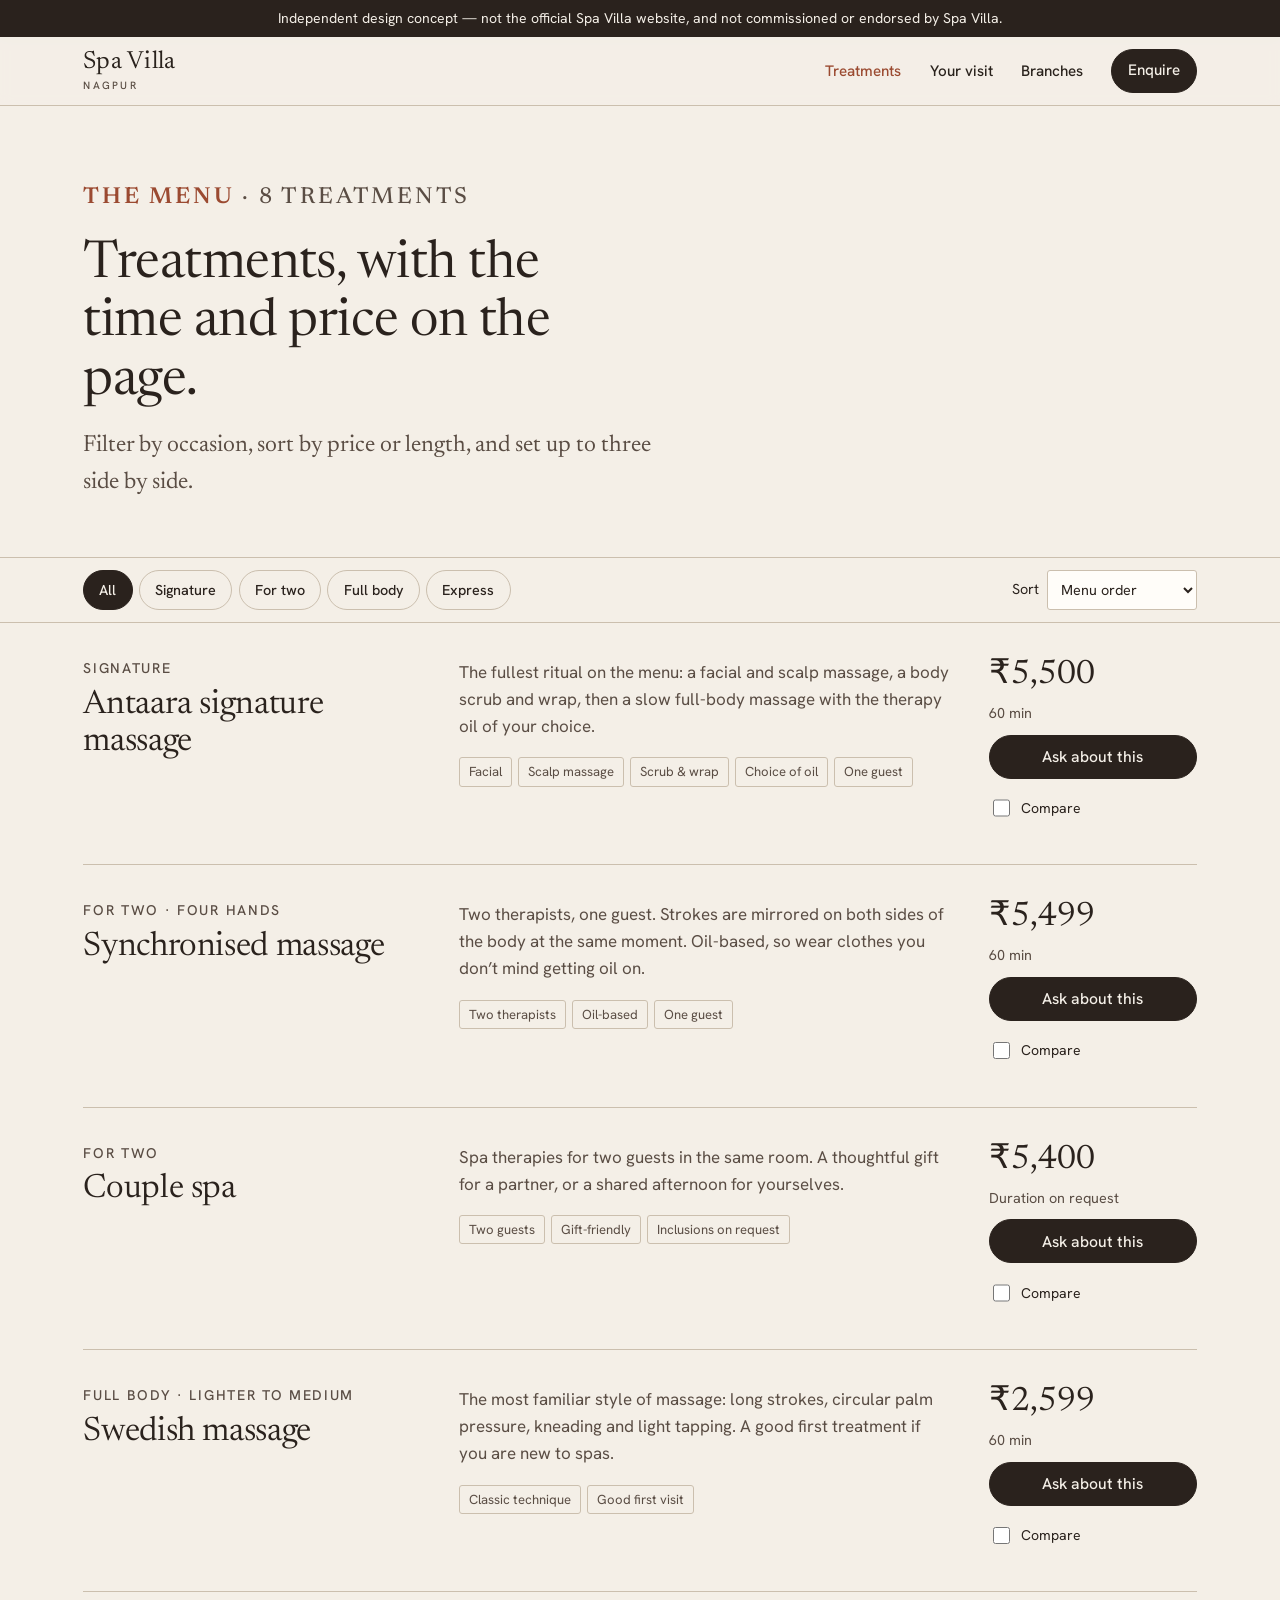
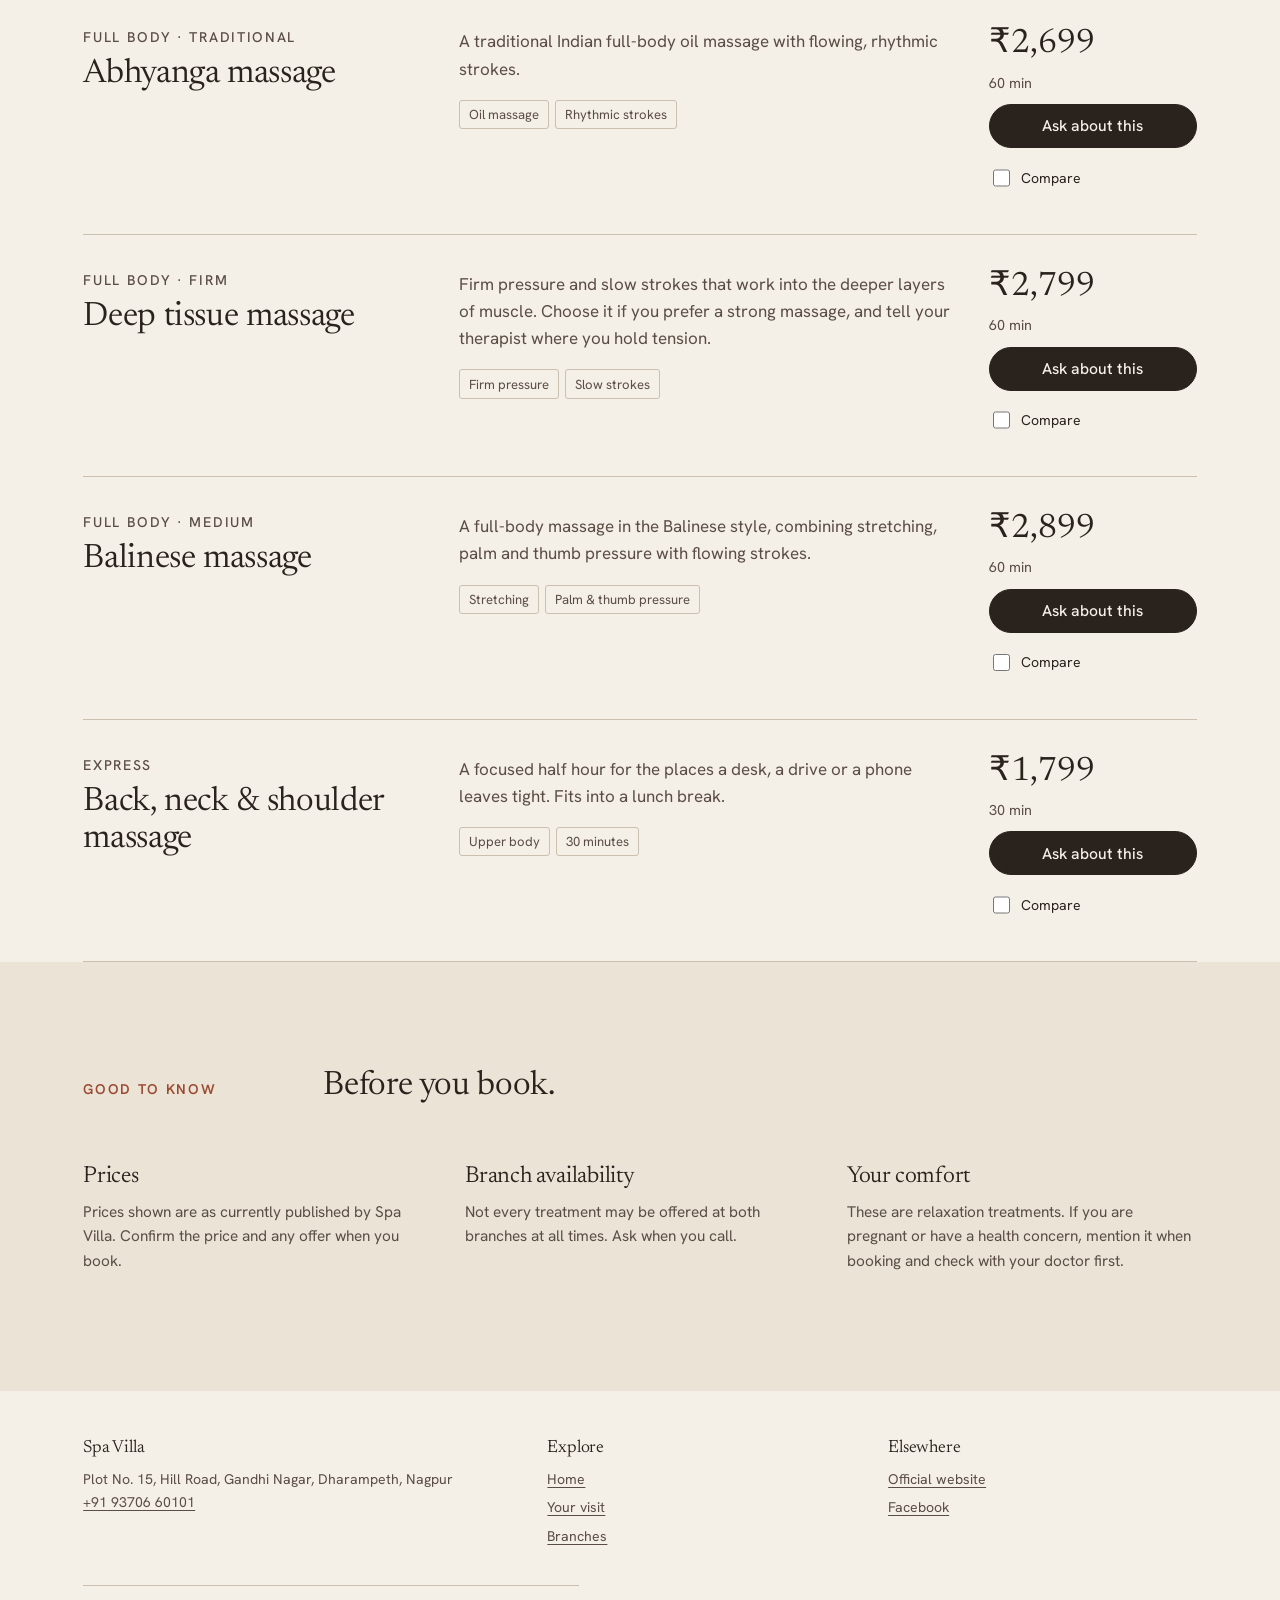
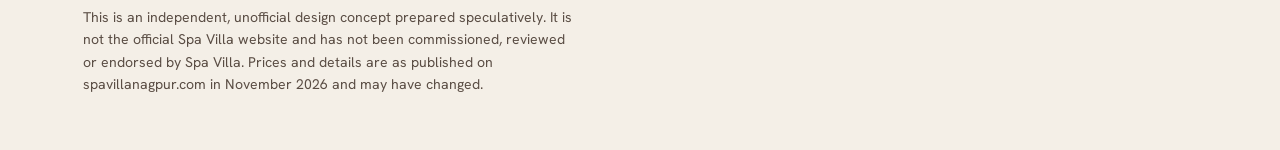
==== treatments.html @ ad50b9a7 "Spa Villa independent redesign concept: two pages, docs, QA Co-Authored-By: Claude Opus 5.5 <noreply" ====
<!DOCTYPE html>
<html lang="en-IN">
<head>
<meta charset="utf-8">
<meta name="viewport" content="width=device-width, initial-scale=1">
<title>Treatments and prices — Spa Villa, Nagpur (independent concept)</title>
<meta name="description" content="The Spa Villa menu in one place: signature, couple, full-body and express massages with duration and price. Independent concept.">
<meta name="robots" content="noindex, nofollow">
<meta name="theme-color" content="#f4efe7">
<link rel="icon" href="assets/img/favicon.svg" type="image/svg+xml">
<link rel="preload" href="assets/fonts/newsreader-latin-opsz-normal.woff2" as="font" type="font/woff2" crossorigin>
<link rel="stylesheet" href="css/site.css">
<script>document.documentElement.classList.add('js')</script>
</head>
<body>
<a class="skip" href="#main">Skip to content</a>
<aside class="concept-bar" aria-label="Concept notice">Independent design concept — not the official Spa Villa website, and not commissioned or endorsed by Spa Villa.</aside>

<header class="site-header">
  <div class="wrap">
    <a class="wordmark" href="./">Spa Villa<small>Nagpur</small></a>
    <button class="nav-toggle" aria-expanded="false" aria-controls="nav">Menu</button>
    <nav class="nav" id="nav" aria-label="Main">
      <ul>
        <li><a href="treatments.html" aria-current="page">Treatments</a></li>
        <li><a href="./#visit">Your visit</a></li>
        <li><a href="./#branches">Branches</a></li>
        <li><a class="btn" href="./#enquire">Enquire</a></li>
      </ul>
    </nav>
  </div>
</header>

<main id="main">
  <header class="page-head">
    <div class="wrap">
      <p class="tag"><b>The menu</b> · 8 treatments</p>
      <h1>Treatments, with the time and price on the page.</h1>
      <p>Filter by occasion, sort by price or length, and set up to three side by side.</p>
    </div>
  </header>

  <div class="toolbar">
    <div class="wrap">
      <div class="filters" role="group" aria-label="Filter treatments">
        <button type="button" aria-pressed="true" data-filter="all">All</button>
        <button type="button" aria-pressed="false" data-filter="signature">Signature</button>
        <button type="button" aria-pressed="false" data-filter="for-two">For two</button>
        <button type="button" aria-pressed="false" data-filter="full-body">Full body</button>
        <button type="button" aria-pressed="false" data-filter="express">Express</button>
      </div>
      <label class="sort" for="sort">Sort
        <select id="sort">
          <option value="menu">Menu order</option>
          <option value="price-asc">Price, low to high</option>
          <option value="price-desc">Price, high to low</option>
          <option value="dur-asc">Shortest first</option>
        </select>
      </label>
    </div>
  </div>

  <div class="wrap">
    <p class="visually-hidden" aria-live="polite" id="count"></p>
    <ol class="menu" id="menu">
      <li class="treat" id="signature" data-cat="signature" data-price="5500" data-dur="60" data-order="1" data-name="Antaara signature massage">
        <div><span class="tag cat">Signature</span><h2>Antaara signature massage</h2></div>
        <div class="body">
          <p>The fullest ritual on the menu: a facial and scalp massage, a body scrub and wrap, then a slow full-body massage with the therapy oil of your choice.</p>
          <ul class="facts"><li>Facial</li><li>Scalp massage</li><li>Scrub &amp; wrap</li><li>Choice of oil</li><li>One guest</li></ul>
        </div>
        <div class="side"><span class="price">₹5,500</span><span class="dur">60 min</span><a class="btn" href="./#enquire" data-prefill="Antaara signature massage">Ask about this</a><label class="compare-toggle"><input type="checkbox" data-compare> Compare</label></div>
      </li>
      <li class="treat" id="for-two" data-cat="for-two" data-price="5499" data-dur="60" data-order="2" data-name="Synchronised massage">
        <div><span class="tag cat">For two · four hands</span><h2>Synchronised massage</h2></div>
        <div class="body">
          <p>Two therapists, one guest. Strokes are mirrored on both sides of the body at the same moment. Oil-based, so wear clothes you don’t mind getting oil on.</p>
          <ul class="facts"><li>Two therapists</li><li>Oil-based</li><li>One guest</li></ul>
        </div>
        <div class="side"><span class="price">₹5,499</span><span class="dur">60 min</span><a class="btn" href="./#enquire" data-prefill="Synchronised massage">Ask about this</a><label class="compare-toggle"><input type="checkbox" data-compare> Compare</label></div>
      </li>
      <li class="treat" data-cat="for-two" data-price="5400" data-dur="" data-order="3" data-name="Couple spa">
        <div><span class="tag cat">For two</span><h2>Couple spa</h2></div>
        <div class="body">
          <p>Spa therapies for two guests in the same room. A thoughtful gift for a partner, or a shared afternoon for yourselves.</p>
          <ul class="facts"><li>Two guests</li><li>Gift-friendly</li><li>Inclusions on request</li></ul>
        </div>
        <div class="side"><span class="price">₹5,400</span><span class="dur">Duration on request</span><a class="btn" href="./#enquire" data-prefill="Couple spa">Ask about this</a><label class="compare-toggle"><input type="checkbox" data-compare> Compare</label></div>
      </li>
      <li class="treat" id="full-body" data-cat="full-body" data-price="2599" data-dur="60" data-order="4" data-name="Swedish massage">
        <div><span class="tag cat">Full body · lighter to medium</span><h2>Swedish massage</h2></div>
        <div class="body">
          <p>The most familiar style of massage: long strokes, circular palm pressure, kneading and light tapping. A good first treatment if you are new to spas.</p>
          <ul class="facts"><li>Classic technique</li><li>Good first visit</li></ul>
        </div>
        <div class="side"><span class="price">₹2,599</span><span class="dur">60 min</span><a class="btn" href="./#enquire" data-prefill="Swedish massage">Ask about this</a><label class="compare-toggle"><input type="checkbox" data-compare> Compare</label></div>
      </li>
      <li class="treat" data-cat="full-body" data-price="2699" data-dur="60" data-order="5" data-name="Abhyanga massage">
        <div><span class="tag cat">Full body · traditional</span><h2>Abhyanga massage</h2></div>
        <div class="body">
          <p>A traditional Indian full-body oil massage with flowing, rhythmic strokes.</p>
          <ul class="facts"><li>Oil massage</li><li>Rhythmic strokes</li></ul>
        </div>
        <div class="side"><span class="price">₹2,699</span><span class="dur">60 min</span><a class="btn" href="./#enquire" data-prefill="Abhyanga massage">Ask about this</a><label class="compare-toggle"><input type="checkbox" data-compare> Compare</label></div>
      </li>
      <li class="treat" data-cat="full-body" data-price="2799" data-dur="60" data-order="6" data-name="Deep tissue massage">
        <div><span class="tag cat">Full body · firm</span><h2>Deep tissue massage</h2></div>
        <div class="body">
          <p>Firm pressure and slow strokes that work into the deeper layers of muscle. Choose it if you prefer a strong massage, and tell your therapist where you hold tension.</p>
          <ul class="facts"><li>Firm pressure</li><li>Slow strokes</li></ul>
        </div>
        <div class="side"><span class="price">₹2,799</span><span class="dur">60 min</span><a class="btn" href="./#enquire" data-prefill="Deep tissue massage">Ask about this</a><label class="compare-toggle"><input type="checkbox" data-compare> Compare</label></div>
      </li>
      <li class="treat" data-cat="full-body" data-price="2899" data-dur="60" data-order="7" data-name="Balinese massage">
        <div><span class="tag cat">Full body · medium</span><h2>Balinese massage</h2></div>
        <div class="body">
          <p>A full-body massage in the Balinese style, combining stretching, palm and thumb pressure with flowing strokes.</p>
          <ul class="facts"><li>Stretching</li><li>Palm &amp; thumb pressure</li></ul>
        </div>
        <div class="side"><span class="price">₹2,899</span><span class="dur">60 min</span><a class="btn" href="./#enquire" data-prefill="Balinese massage">Ask about this</a><label class="compare-toggle"><input type="checkbox" data-compare> Compare</label></div>
      </li>
      <li class="treat" id="express" data-cat="express" data-price="1799" data-dur="30" data-order="8" data-name="Back, neck &amp; shoulder massage">
        <div><span class="tag cat">Express</span><h2>Back, neck &amp; shoulder massage</h2></div>
        <div class="body">
          <p>A focused half hour for the places a desk, a drive or a phone leaves tight. Fits into a lunch break.</p>
          <ul class="facts"><li>Upper body</li><li>30 minutes</li></ul>
        </div>
        <div class="side"><span class="price">₹1,799</span><span class="dur">30 min</span><a class="btn" href="./#enquire" data-prefill="Back, neck &amp; shoulder massage">Ask about this</a><label class="compare-toggle"><input type="checkbox" data-compare> Compare</label></div>
      </li>
    </ol>
    <p class="empty" id="empty" hidden>No treatments match this filter.</p>
  </div>

  <section class="section policy" aria-labelledby="pol-title">
    <div class="wrap">
      <div class="section-head">
        <p class="tag"><b>Good to know</b></p>
        <h2 id="pol-title">Before you book.</h2>
      </div>
      <div class="policy-grid">
        <div><h3>Prices</h3><p>Prices shown are as currently published by Spa Villa. Confirm the price and any offer when you book.</p></div>
        <div><h3>Branch availability</h3><p>Not every treatment may be offered at both branches at all times. Ask when you call.</p></div>
        <div><h3>Your comfort</h3><p>These are relaxation treatments. If you are pregnant or have a health concern, mention it when booking and check with your doctor first.</p></div>
      </div>
    </div>
  </section>
</main>

<div class="compare-tray" id="tray" hidden>
  <span id="tray-count">0 selected</span>
  <button class="btn" type="button" id="open-compare">Compare</button>
  <button class="clear" type="button" id="clear-compare">Clear</button>
</div>
<dialog class="compare" id="compare" aria-labelledby="cmp-title">
  <div class="compare-inner">
    <div class="compare-head"><h2 id="cmp-title">Side by side</h2><button type="button" id="close-compare">Close</button></div>
    <div class="table-scroll" id="cmp-body"></div>
  </div>
</dialog>

<footer class="site-footer">
  <div class="wrap">
    <div><h2>Spa Villa</h2><p>Plot No. 15, Hill Road, Gandhi Nagar, Dharampeth, Nagpur<br><a href="tel:+919370660101">+91 93706 60101</a></p></div>
    <div><h2>Explore</h2><ul><li><a href="./">Home</a></li><li><a href="./#visit">Your visit</a></li><li><a href="./#branches">Branches</a></li></ul></div>
    <div><h2>Elsewhere</h2><ul><li><a href="https://www.spavillanagpur.com/" rel="noopener">Official website</a></li><li><a href="https://www.facebook.com/spavillanagpur/" rel="noopener">Facebook</a></li></ul></div>
    <p class="disclaimer">This is an independent, unofficial design concept prepared speculatively. It is not the official Spa Villa website and has not been commissioned, reviewed or endorsed by Spa Villa. Prices and details are as published on spavillanagpur.com in November 2026 and may have changed.</p>
  </div>
</footer>
<script src="js/site.js" defer></script>
</body>
</html>
---- css/site.css ----
/* Spa Villa — independent redesign concept
   Design language: "the villa drawing set" — limewash paper, tamarind ink,
   hairline architectural linework, clay accents. */

@font-face { font-family: "Newsreader"; src: url("../assets/fonts/newsreader-latin-opsz-normal.woff2") format("woff2"); font-weight: 200 800; font-style: normal; font-display: swap; }
@font-face { font-family: "Newsreader"; src: url("../assets/fonts/newsreader-latin-opsz-italic.woff2") format("woff2"); font-weight: 200 800; font-style: italic; font-display: swap; }
@font-face { font-family: "Hanken Grotesk"; src: url("../assets/fonts/hanken-grotesk-latin-400-normal.woff2") format("woff2"); font-weight: 400; font-display: swap; }
@font-face { font-family: "Hanken Grotesk"; src: url("../assets/fonts/hanken-grotesk-latin-500-normal.woff2") format("woff2"); font-weight: 500; font-display: swap; }
@font-face { font-family: "Hanken Grotesk"; src: url("../assets/fonts/hanken-grotesk-latin-600-normal.woff2") format("woff2"); font-weight: 600; font-display: swap; }

:root {
  --paper: #f4efe7;
  --paper-2: #ebe3d6;
  --ink: #2a221d;
  --ink-2: #5a4d44;
  --line: #cbbfae;
  --clay: #9b4a31;      /* AA on paper for text */
  --clay-soft: #e7cdbf;
  --sage: #56614f;
  --sage-soft: #d9ddd0;
  --serif: "Newsreader", "Iowan Old Style", Georgia, serif;
  --sans: "Hanken Grotesk", system-ui, -apple-system, "Segoe UI", sans-serif;
  --gutter: clamp(1.25rem, 4vw, 3.5rem);
  --max: 76rem;
  --step--1: clamp(.82rem, .8rem + .1vw, .9rem);
  --step-0: clamp(1rem, .96rem + .2vw, 1.0625rem);
  --step-1: clamp(1.2rem, 1.1rem + .5vw, 1.45rem);
  --step-2: clamp(1.5rem, 1.25rem + 1.1vw, 2.1rem);
  --step-3: clamp(2rem, 1.5rem + 2.2vw, 3.3rem);
}

*, *::before, *::after { box-sizing: border-box; }
html { -webkit-text-size-adjust: 100%; scroll-behavior: smooth; scroll-padding-top: 5.5rem; }
@media (prefers-reduced-motion: reduce) { html { scroll-behavior: auto; } *, *::before, *::after { transition: none !important; animation: none !important; } }
body { margin: 0; background: var(--paper); color: var(--ink); font: 400 var(--step-0)/1.6 var(--sans); overflow-x: hidden; }
img, svg { display: block; max-width: 100%; }
a { color: inherit; text-underline-offset: .2em; text-decoration-thickness: 1px; }
a:hover { color: var(--clay); }
:focus-visible { outline: 2px solid var(--clay); outline-offset: 3px; border-radius: 2px; }
h1, h2, h3 { font-family: var(--serif); font-weight: 380; line-height: 1.12; letter-spacing: -.01em; margin: 0; font-optical-sizing: auto; }
h1 { font-size: var(--step-3); }
h2 { font-size: var(--step-2); }
h3 { font-size: var(--step-1); }
p { margin: 0 0 1em; max-width: 62ch; }
em { font-family: var(--serif); font-style: italic; }
.wrap { max-width: var(--max); margin: 0 auto; padding: 0 var(--gutter); }
.skip { position: absolute; left: -999px; top: 0; background: var(--ink); color: var(--paper); padding: .6rem 1rem; z-index: 100; }
.skip:focus { left: 1rem; top: 1rem; }
.visually-hidden { position: absolute !important; width: 1px; height: 1px; overflow: hidden; clip: rect(0 0 0 0); white-space: nowrap; }

/* Labels that read like drawing annotations */
.tag { font: 500 var(--step--1)/1.3 var(--sans); letter-spacing: .12em; text-transform: uppercase; color: var(--ink-2); }
.tag b { color: var(--clay); font-weight: 600; }

/* Concept ribbon */
.concept-bar { background: var(--ink); color: var(--paper); font-size: var(--step--1); text-align: center; padding: .45rem var(--gutter); }
.concept-bar a { color: var(--paper); }

/* Header */
.site-header { position: sticky; top: 0; z-index: 20; background: color-mix(in srgb, var(--paper) 94%, transparent); backdrop-filter: blur(6px); border-bottom: 1px solid var(--line); }
.site-header .wrap { display: flex; align-items: center; justify-content: space-between; gap: 1rem; min-height: 4.25rem; }
.wordmark { font-family: var(--serif); font-size: 1.55rem; text-decoration: none; letter-spacing: .01em; line-height: 1; }
.wordmark small { display: block; font: 500 .66rem/1 var(--sans); letter-spacing: .22em; text-transform: uppercase; color: var(--ink-2); margin-top: .3rem; }
.nav ul { display: flex; gap: clamp(1rem, 2.2vw, 2rem); list-style: none; margin: 0; padding: 0; align-items: center; }
.nav a { text-decoration: none; font-weight: 500; font-size: .95rem; }
.nav a[aria-current="page"] { color: var(--clay); }
.nav .btn { padding: .55rem 1rem; }
.nav-toggle { display: none; background: none; border: 1px solid var(--line); border-radius: 999px; padding: .5rem .9rem; font: 500 .9rem var(--sans); color: var(--ink); cursor: pointer; }
@media (max-width: 760px) {
  .nav-toggle { display: inline-block; }
  .nav { position: absolute; left: 0; right: 0; top: 100%; background: var(--paper); border-bottom: 1px solid var(--line); display: none; }
  .nav.open { display: block; }
  .nav ul { flex-direction: column; align-items: stretch; gap: 0; padding: .5rem var(--gutter) 1.25rem; }
  .nav li a { display: block; padding: .85rem 0; border-bottom: 1px solid var(--line); }
  .nav li:last-child a { border: 0; margin-top: .8rem; text-align: center; }
}

/* Buttons */
.btn { display: inline-flex; align-items: center; justify-content: center; gap: .5rem; min-height: 44px; padding: .75rem 1.3rem; border-radius: 999px; border: 1px solid var(--ink); background: var(--ink); color: var(--paper); font: 500 .98rem/1 var(--sans); text-decoration: none; cursor: pointer; }
.btn:hover { background: var(--clay); border-color: var(--clay); color: #fff; }
.btn.ghost { background: transparent; color: var(--ink); }
.btn.ghost:hover { background: var(--ink); color: var(--paper); border-color: var(--ink); }
.text-link { font-weight: 500; text-decoration: underline; }

/* Hero */
.hero { padding: clamp(2.5rem, 6vw, 5.5rem) 0 clamp(2rem, 5vw, 4rem); border-bottom: 1px solid var(--line); }
.hero .wrap { display: grid; grid-template-columns: 1.05fr .95fr; gap: clamp(2rem, 5vw, 5rem); align-items: end; }
.hero h1 { margin: 1.1rem 0 1.4rem; max-width: 14ch; }
.hero h1 em { color: var(--clay); }
.hero .lede { font-size: var(--step-1); font-family: var(--serif); color: var(--ink-2); line-height: 1.45; max-width: 34ch; }
.hero-actions { display: flex; flex-wrap: wrap; gap: .75rem; margin-top: 2rem; }
.hero-facts { display: grid; grid-template-columns: repeat(3, auto); justify-content: start; gap: 2.2rem; margin-top: 2.6rem; padding-top: 1.4rem; border-top: 1px solid var(--line); }
.hero-facts dt { font-family: var(--serif); font-size: var(--step-2); line-height: 1; }
.hero-facts dd { margin: .35rem 0 0; font-size: var(--step--1); color: var(--ink-2); }
.plan { width: 100%; height: auto; color: var(--ink); }
.plan-caption { display: flex; justify-content: space-between; gap: 1rem; border-top: 1px solid var(--ink); padding-top: .5rem; margin-top: .5rem; }
@media (max-width: 860px) { .hero .wrap { grid-template-columns: 1fr; } .hero-visual { order: 2; } }
@media (max-width: 420px) { .hero-facts { gap: 1.2rem; } }

/* Section scaffolding */
.section { padding: clamp(3.5rem, 8vw, 7rem) 0; }
.section + .section { border-top: 1px solid var(--line); }
.section-head { display: grid; grid-template-columns: 12rem 1fr; gap: 1.5rem 3rem; margin-bottom: clamp(2rem, 4vw, 3.5rem); align-items: baseline; }
.section-head h2 { max-width: 22ch; }
.section-head p { color: var(--ink-2); margin-top: 1rem; }
@media (max-width: 760px) { .section-head { grid-template-columns: 1fr; gap: .6rem; } }

/* Index list (categories) */
.index { list-style: none; margin: 0; padding: 0; border-top: 1px solid var(--ink); }
.index li { border-bottom: 1px solid var(--line); }
.index a { display: grid; grid-template-columns: 3rem 1.2fr 2fr auto; gap: 1.5rem; align-items: baseline; padding: 1.5rem .25rem; text-decoration: none; transition: background .2s, padding .2s; }
.index a:hover { background: var(--paper-2); color: var(--ink); padding-left: .9rem; }
.index .num { font: 500 var(--step--1) var(--sans); color: var(--clay); }
.index h3 { font-size: var(--step-2); }
.index .desc { color: var(--ink-2); margin: 0; }
.index .from { font: 500 .95rem var(--sans); white-space: nowrap; }
.index .from small { display: block; font-weight: 400; color: var(--ink-2); font-size: .78rem; text-align: right; }
@media (max-width: 760px) { .index a { grid-template-columns: 2.2rem 1fr; gap: .3rem 1rem; } .index .desc, .index .from { grid-column: 2; } .index .from small { text-align: left; } }

/* Signature spread */
.spread { display: grid; grid-template-columns: 1fr 1fr; gap: clamp(2rem, 5vw, 5rem); align-items: start; }
.spread h2 { margin: .8rem 0 1.2rem; }
.meta-row { display: flex; flex-wrap: wrap; gap: .5rem 1.75rem; margin: 1.5rem 0; padding: 1rem 0; border-block: 1px solid var(--line); }
.meta-row div { display: flex; flex-direction: column; }
.meta-row dt { font-size: var(--step--1); color: var(--ink-2); }
.meta-row dd { margin: 0; font: 400 var(--step-1) var(--serif); }
.sequence { counter-reset: s; list-style: none; padding: 0; margin: 0; }
.sequence li { counter-increment: s; display: grid; grid-template-columns: 2.5rem 1fr; padding: .85rem 0; border-bottom: 1px dashed var(--line); }
.sequence li::before { content: counter(s, decimal-leading-zero); font: 500 var(--step--1) var(--sans); color: var(--clay); padding-top: .2rem; }
.note { font-size: var(--step--1); color: var(--ink-2); border-left: 2px solid var(--clay); padding-left: .8rem; margin-top: 1.25rem; }
@media (max-width: 860px) { .spread { grid-template-columns: 1fr; } }

/* Photo plates (awaiting authorised photography) */
.plate { position: relative; background: var(--paper-2); border: 1px solid var(--line); aspect-ratio: 4 / 5; display: flex; align-items: flex-end; overflow: hidden; }
.plate.wide { aspect-ratio: 16 / 10; }
.plate svg.hatch { position: absolute; inset: 0; width: 100%; height: 100%; color: var(--line); }
.plate figcaption { position: relative; background: var(--paper); border-top: 1px solid var(--line); width: 100%; padding: .7rem .9rem; font-size: var(--step--1); color: var(--ink-2); display: flex; justify-content: space-between; gap: 1rem; }
.plate img { position: absolute; inset: 0; width: 100%; height: 100%; object-fit: cover; }

/* For two */
.duo { display: grid; grid-template-columns: repeat(2, 1fr); border-top: 1px solid var(--ink); }
.duo article { padding: 2rem clamp(0rem, 3vw, 2.5rem) 2rem 0; }
.duo article + article { border-left: 1px solid var(--line); padding-left: clamp(1.25rem, 3vw, 2.5rem); }
.duo h3 { font-size: var(--step-2); margin: .6rem 0 .8rem; }
.price-line { font: 400 var(--step-1) var(--serif); margin: 1rem 0; }
.price-line span { font: 400 var(--step--1) var(--sans); color: var(--ink-2); margin-left: .5rem; }
@media (max-width: 760px) { .duo { grid-template-columns: 1fr; } .duo article + article { border-left: 0; border-top: 1px solid var(--line); padding-left: 0; } }

/* Visit timeline */
.visit { display: grid; grid-template-columns: repeat(4, 1fr); gap: 0; list-style: none; padding: 0; margin: 0; border-top: 1px solid var(--ink); }
.visit li { padding: 1.5rem 1.5rem 1.5rem 0; position: relative; }
.visit li + li { padding-left: 1.5rem; border-left: 1px solid var(--line); }
.visit .tag { display: block; margin-bottom: .8rem; }
.visit h3 { margin-bottom: .6rem; }
.visit p { font-size: .96rem; color: var(--ink-2); }
@media (max-width: 960px) { .visit { grid-template-columns: 1fr 1fr; } .visit li:nth-child(3) { border-left: 0; padding-left: 0; } .visit li:nth-child(n+3) { border-top: 1px solid var(--line); } }
@media (max-width: 560px) { .visit { grid-template-columns: 1fr; } .visit li, .visit li + li { border-left: 0; padding-left: 0; border-top: 1px solid var(--line); } .visit li:first-child { border-top: 0; } }

/* Branches */
.branches { display: grid; grid-template-columns: 18rem 1fr; gap: clamp(1.5rem, 4vw, 4rem); }
.branch-tabs { display: flex; flex-direction: column; border-top: 1px solid var(--ink); }
.branch-tabs button { text-align: left; background: none; border: 0; border-bottom: 1px solid var(--line); padding: 1.1rem .25rem; font: 400 var(--step-1) var(--serif); color: var(--ink-2); cursor: pointer; display: flex; justify-content: space-between; align-items: baseline; min-height: 44px; }
.branch-tabs button small { font: 500 .72rem var(--sans); letter-spacing: .1em; text-transform: uppercase; }
.branch-tabs button[aria-selected="true"] { color: var(--ink); box-shadow: inset 3px 0 0 var(--clay); padding-left: .9rem; }
.branch-panel { border-top: 1px solid var(--ink); padding-top: 1.5rem; }
.branch-panel[hidden] { display: none; }
.branch-panel dl { display: grid; grid-template-columns: 9rem 1fr; gap: .9rem 1.5rem; margin: 0 0 1.75rem; }
.branch-panel dt { color: var(--ink-2); font-size: var(--step--1); padding-top: .15rem; }
.branch-panel dd { margin: 0; }
.pending { display: inline-block; font-size: .78rem; font-weight: 600; letter-spacing: .06em; text-transform: uppercase; color: #7a3522; background: var(--clay-soft); padding: .15rem .5rem; border-radius: 3px; }
.actions { display: flex; gap: .75rem; flex-wrap: wrap; }
@media (max-width: 760px) { .branches { grid-template-columns: 1fr; } .branch-tabs { flex-direction: row; } .branch-tabs button { flex: 1; font-size: 1.1rem; flex-direction: column; gap: .2rem; } .branch-panel dl { grid-template-columns: 1fr; gap: .2rem; } .branch-panel dd { margin-bottom: .8rem; } }

/* Enquiry */
.enquire { background: var(--sage); color: #f6f3ec; }
.enquire .section-head p, .enquire .tag { color: #e3e6dc; }
.enquire .tag b { color: #fff; }
.enquire-grid { display: grid; grid-template-columns: 1fr 1.25fr; gap: clamp(2rem, 5vw, 5rem); }
.direct { border-top: 1px solid rgba(255,255,255,.5); padding-top: 1.25rem; }
.direct a.big { display: block; font: 400 var(--step-2) var(--serif); text-decoration: none; margin: .3rem 0 1.2rem; }
.direct a.big:hover { color: #fff; text-decoration: underline; }
.enquire .btn { background: #f6f3ec; color: var(--ink); border-color: #f6f3ec; }
.enquire .btn:hover { background: var(--ink); color: #fff; border-color: var(--ink); }
.enquire .btn.ghost { background: transparent; color: #f6f3ec; border-color: #f6f3ec; }
.enquire .btn.ghost:hover { background: #f6f3ec; color: var(--ink); }
form.callback { background: var(--paper); color: var(--ink); padding: clamp(1.25rem, 3vw, 2.25rem); border-radius: 4px; }
.field { display: flex; flex-direction: column; gap: .35rem; margin-bottom: 1.1rem; }
.field label, .field legend { font-weight: 500; font-size: .95rem; }
.field .hint { font-size: .82rem; color: var(--ink-2); }
.field input, .field select, .field textarea { font: inherit; color: var(--ink); background: #fffdf9; border: 1px solid #a99c8b; border-radius: 3px; padding: .7rem .8rem; min-height: 44px; width: 100%; }
.field input:focus, .field select:focus, .field textarea:focus { outline: 2px solid var(--clay); outline-offset: 1px; border-color: var(--clay); }
.field [aria-invalid="true"] { border-color: #a1261b; }
.error { color: #a1261b; font-size: .85rem; min-height: 0; }
.row2 { display: grid; grid-template-columns: 1fr 1fr; gap: 0 1rem; }
fieldset.field { border: 0; padding: 0; margin: 0 0 1.1rem; }
.choices { display: flex; flex-wrap: wrap; gap: .5rem; }
.choices label { display: inline-flex; align-items: center; gap: .4rem; border: 1px solid var(--line); border-radius: 999px; padding: .45rem .9rem; font-weight: 400; cursor: pointer; min-height: 40px; }
.choices input { accent-color: var(--clay); width: auto; min-height: 0; }
.form-foot { font-size: .82rem; color: var(--ink-2); margin-top: 1rem; }
.confirm { background: var(--paper); color: var(--ink); padding: 2rem; border-radius: 4px; }
.confirm h3 { margin-bottom: .8rem; }
@media (max-width: 860px) { .enquire-grid { grid-template-columns: 1fr; } }
@media (max-width: 460px) { .row2 { grid-template-columns: 1fr; } }

/* Footer */
.site-footer { padding: 3rem 0 2.5rem; font-size: var(--step--1); color: var(--ink-2); }
.site-footer .wrap { display: grid; grid-template-columns: 1.4fr 1fr 1fr; gap: 2rem; }
.site-footer h2 { font-size: 1.1rem; margin-bottom: .6rem; color: var(--ink); }
.site-footer ul { list-style: none; padding: 0; margin: 0; }
.site-footer li { margin-bottom: .35rem; }
.disclaimer { grid-column: 1 / -1; border-top: 1px solid var(--line); padding-top: 1.25rem; }
@media (max-width: 760px) { .site-footer .wrap { grid-template-columns: 1fr; } }

/* ---------- Treatments page ---------- */
.page-head { padding: clamp(2.5rem, 6vw, 5rem) 0 2rem; }
.page-head h1 { margin: 1rem 0 1rem; max-width: 18ch; }
.page-head p { color: var(--ink-2); font-size: var(--step-1); font-family: var(--serif); max-width: 46ch; }
.toolbar { position: sticky; top: 4.25rem; z-index: 10; background: var(--paper); border-block: 1px solid var(--line); }
.toolbar .wrap { display: flex; gap: 1rem; align-items: center; justify-content: space-between; padding-block: .75rem; flex-wrap: wrap; }
.filters { display: flex; gap: .4rem; flex-wrap: wrap; }
.filters button { font: 500 .9rem var(--sans); background: none; color: var(--ink); border: 1px solid var(--line); border-radius: 999px; padding: .5rem .95rem; min-height: 40px; cursor: pointer; }
.filters button[aria-pressed="true"] { background: var(--ink); color: var(--paper); border-color: var(--ink); }
.sort { display: flex; align-items: center; gap: .5rem; font-size: .9rem; }
.sort select { font: inherit; border: 1px solid var(--line); background: #fffdf9; padding: .45rem .6rem; border-radius: 3px; min-height: 40px; color: var(--ink); }
@media (max-width: 620px) { .toolbar { position: static; } .filters { overflow-x: auto; flex-wrap: nowrap; width: 100%; padding-bottom: .2rem; } .filters button { flex: 0 0 auto; } }

.menu { list-style: none; margin: 0; padding: 0; }
.treat { border-bottom: 1px solid var(--line); display: grid; grid-template-columns: 1.1fr 1.6fr 13rem; gap: 1.5rem clamp(1.5rem, 3vw, 3rem); padding: 2.25rem 0; }
.treat[hidden] { display: none; }
.treat .cat { margin-bottom: .6rem; display: block; }
.treat h2 { font-size: var(--step-2); }
.treat .body p { color: var(--ink-2); }
.treat ul.facts { list-style: none; padding: 0; margin: 1rem 0 0; display: flex; flex-wrap: wrap; gap: .4rem; }
.treat ul.facts li { font-size: .82rem; border: 1px solid var(--line); border-radius: 3px; padding: .2rem .55rem; color: var(--ink-2); }
.treat .side { display: flex; flex-direction: column; gap: .6rem; align-items: stretch; }
.treat .price { font: 400 var(--step-2) var(--serif); line-height: 1; }
.treat .dur { color: var(--ink-2); font-size: .9rem; }
.treat .side .btn { width: 100%; }
.compare-toggle { display: flex; gap: .5rem; align-items: center; font-size: .88rem; cursor: pointer; min-height: 40px; }
.compare-toggle input { accent-color: var(--clay); width: 1.1rem; height: 1.1rem; }
@media (max-width: 900px) { .treat { grid-template-columns: 1fr 1fr; } .treat .body { grid-column: 1 / -1; grid-row: 2; } .treat .side { grid-row: 1; grid-column: 2; align-items: flex-end; text-align: right; } .treat .side .btn { width: auto; } }
@media (max-width: 520px) { .treat { grid-template-columns: 1fr; } .treat .side { grid-column: 1; grid-row: 3; align-items: stretch; text-align: left; } .treat .side .btn { width: 100%; } }
.empty { padding: 3rem 0; color: var(--ink-2); }

.compare-tray { position: fixed; left: 50%; transform: translateX(-50%); bottom: 1rem; z-index: 30; background: var(--ink); color: var(--paper); border-radius: 999px; padding: .5rem .6rem .5rem 1.2rem; display: flex; gap: 1rem; align-items: center; box-shadow: 0 8px 30px rgba(42,34,29,.25); max-width: calc(100% - 2rem); }
.compare-tray[hidden] { display: none; }
.compare-tray .btn { background: var(--paper); color: var(--ink); border-color: var(--paper); min-height: 40px; padding: .5rem 1rem; }
.compare-tray button.clear { background: none; border: 0; color: var(--paper); text-decoration: underline; cursor: pointer; font: inherit; font-size: .88rem; min-height: 40px; }
dialog.compare { border: 0; border-radius: 6px; padding: 0; width: min(60rem, calc(100% - 2rem)); background: var(--paper); color: var(--ink); }
dialog.compare::backdrop { background: rgba(42,34,29,.55); }
.compare-inner { padding: clamp(1.25rem, 3vw, 2rem); }
.compare-head { display: flex; justify-content: space-between; align-items: center; margin-bottom: 1rem; }
.compare-head button { background: none; border: 1px solid var(--line); border-radius: 999px; padding: .4rem .9rem; font: inherit; cursor: pointer; min-height: 40px; }
.table-scroll { overflow-x: auto; }
table.cmp { border-collapse: collapse; width: 100%; min-width: 30rem; }
table.cmp th, table.cmp td { text-align: left; vertical-align: top; padding: .8rem .75rem .8rem 0; border-bottom: 1px solid var(--line); font-size: .95rem; }
table.cmp thead th { font: 400 var(--step-1) var(--serif); border-bottom: 1px solid var(--ink); }
table.cmp tbody th { color: var(--ink-2); font-weight: 500; width: 9rem; }

.policy { background: var(--paper-2); }
.policy-grid { display: grid; grid-template-columns: repeat(3, 1fr); gap: 2rem; }
.policy-grid h3 { font-size: var(--step-1); margin-bottom: .6rem; }
.policy-grid p { color: var(--ink-2); font-size: .96rem; }
@media (max-width: 760px) { .policy-grid { grid-template-columns: 1fr; } }

/* gentle reveal, only when motion is OK and JS ran */
.js .reveal { opacity: 0; transform: translateY(12px); transition: opacity .6s ease, transform .6s ease; }
.js .reveal.in { opacity: 1; transform: none; }
@media (prefers-reduced-motion: reduce) { .js .reveal { opacity: 1; transform: none; } }
.enquire form .btn, .enquire .confirm .btn { background: var(--ink); color: var(--paper); border-color: var(--ink); }
.enquire form .btn:hover { background: var(--clay); border-color: var(--clay); color: #fff; }
.enquire .confirm .btn.ghost { background: transparent; color: var(--ink); }
.plate svg.hatch { color: #b9ab98; opacity: .55; }
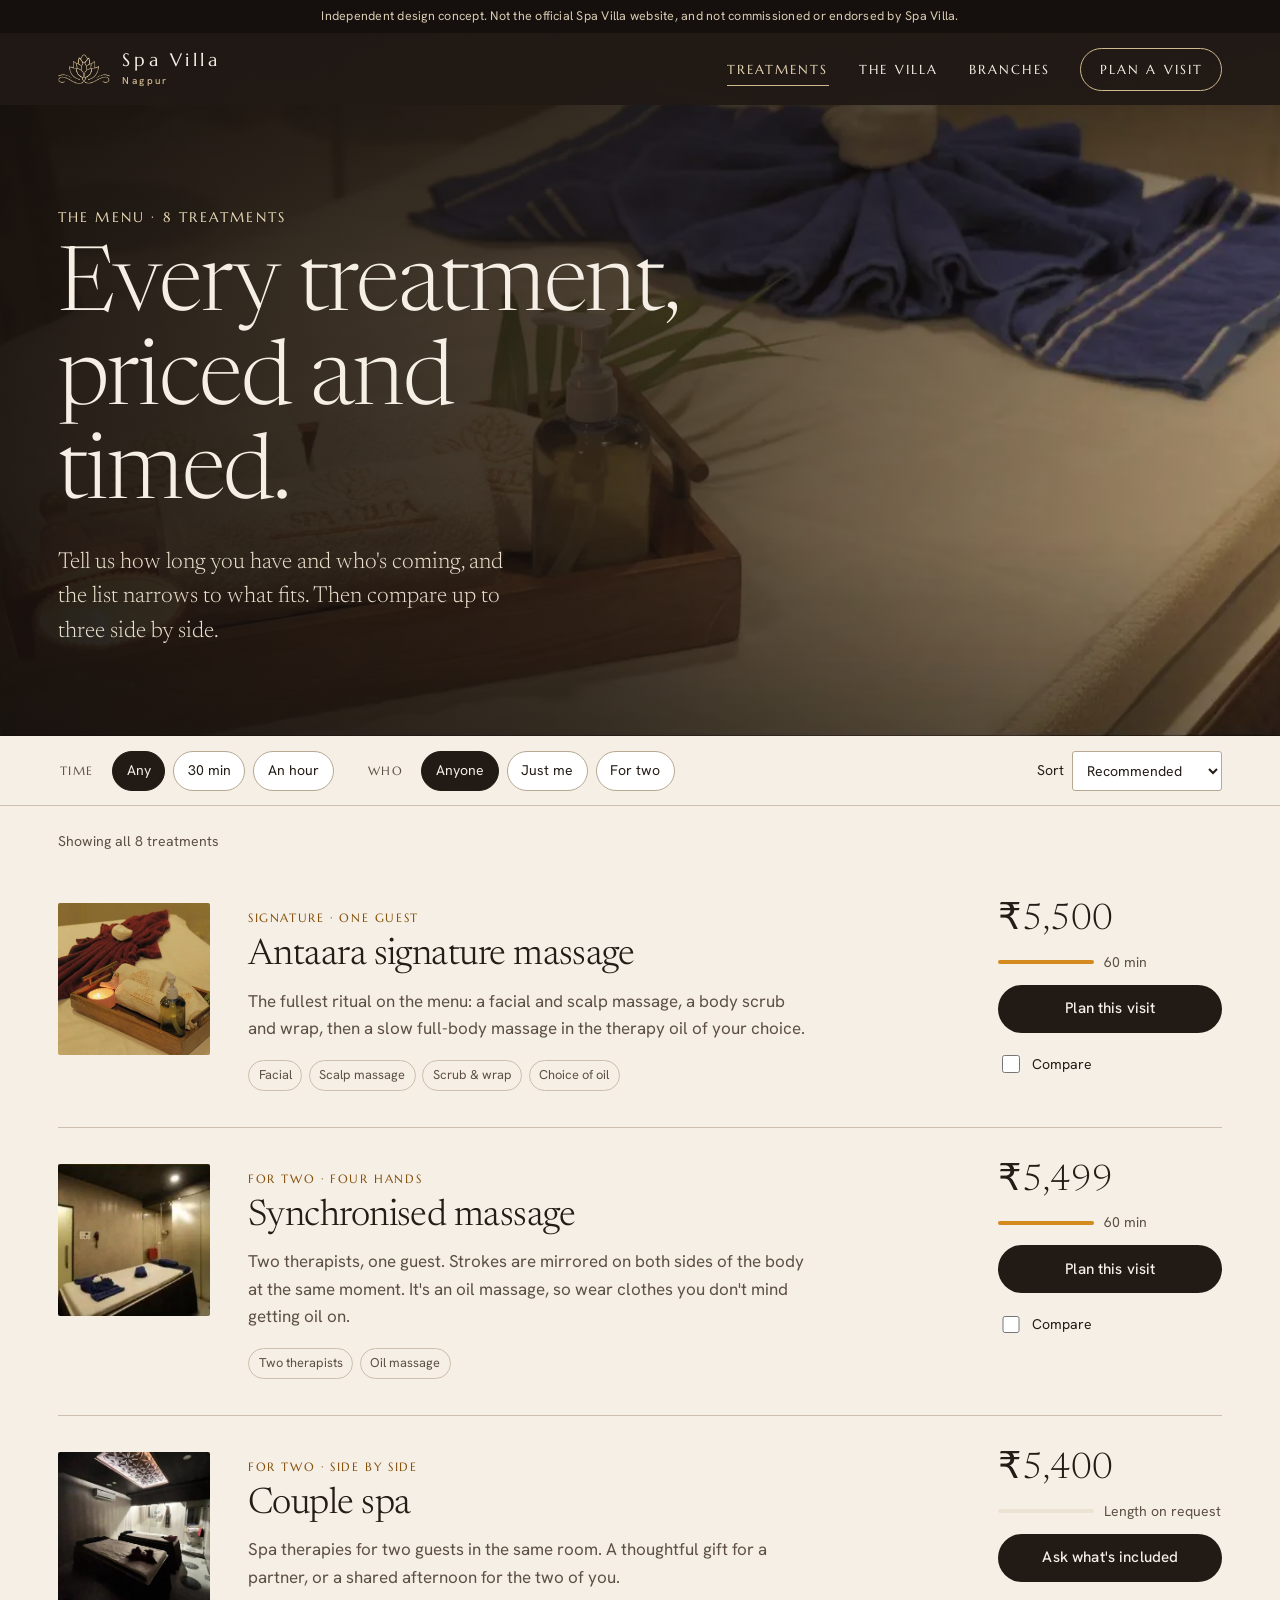
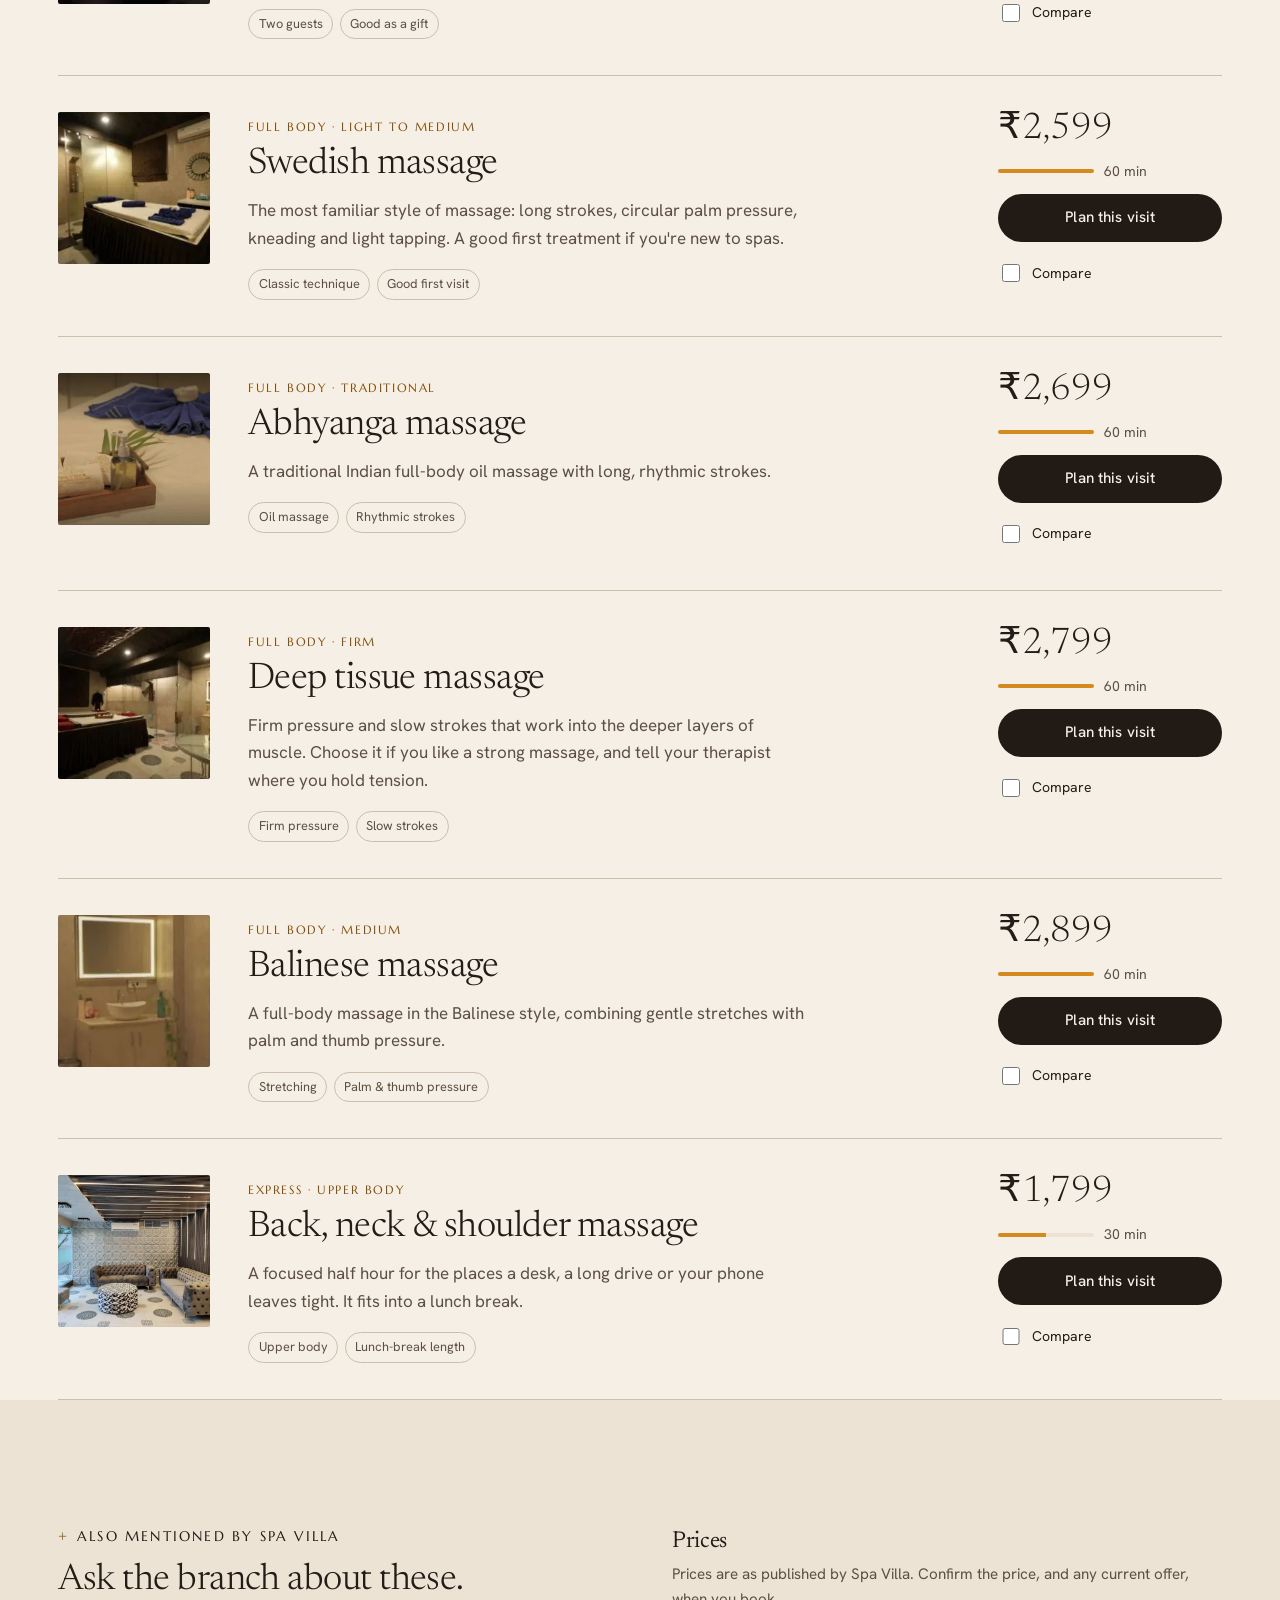
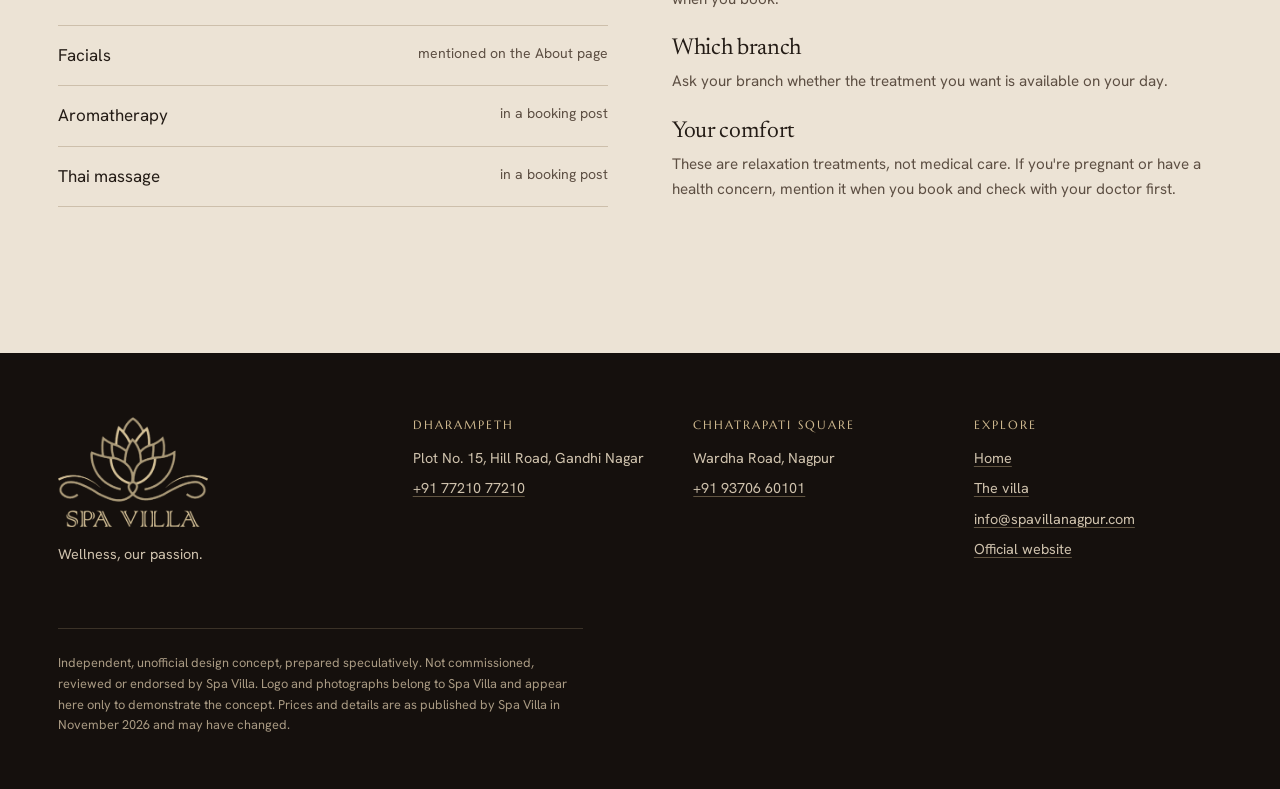
==== commit 307888a7: "Iteration 2: rebuild around Spa Villa's own photography, logo and verified branch numbers Co-Authore" ====
--- a/treatments.html
+++ b/treatments.html
@@ -3,167 +3,241 @@
 <head>
 <meta charset="utf-8">
 <meta name="viewport" content="width=device-width, initial-scale=1">
-<title>Treatments and prices — Spa Villa, Nagpur (independent concept)</title>
-<meta name="description" content="The Spa Villa menu in one place: signature, couple, full-body and express massages with duration and price. Independent concept.">
+<title>Treatments and prices — Spa Villa, Nagpur (concept)</title>
+<meta name="description" content="Every Spa Villa treatment with its price and duration: Antaara signature, synchronised and couple experiences, full-body massages and a 30-minute express. Independent redesign concept.">
 <meta name="robots" content="noindex, nofollow">
-<meta name="theme-color" content="#f4efe7">
-<link rel="icon" href="assets/img/favicon.svg" type="image/svg+xml">
+<meta name="theme-color" content="#211a15">
+<link rel="icon" href="assets/brand/mark-champagne.png" type="image/png">
 <link rel="preload" href="assets/fonts/newsreader-latin-opsz-normal.woff2" as="font" type="font/woff2" crossorigin>
 <link rel="stylesheet" href="css/site.css">
 <script>document.documentElement.classList.add('js')</script>
 </head>
-<body>
+<body class="page-light">
 <a class="skip" href="#main">Skip to content</a>
-<aside class="concept-bar" aria-label="Concept notice">Independent design concept — not the official Spa Villa website, and not commissioned or endorsed by Spa Villa.</aside>
-
-<header class="site-header">
+<aside class="notice" aria-label="Concept notice">Independent design concept. Not the official Spa Villa website, and not commissioned or endorsed by Spa Villa.</aside>
+
+<header class="site-header" id="top">
   <div class="wrap">
-    <a class="wordmark" href="./">Spa Villa<small>Nagpur</small></a>
-    <button class="nav-toggle" aria-expanded="false" aria-controls="nav">Menu</button>
+    <a class="brand" href="./"><img src="assets/brand/mark-champagne.png" width="175" height="99" alt=""><span>Spa Villa<small>Nagpur</small></span></a>
+    <button class="menu-btn" aria-expanded="false" aria-controls="nav">Menu</button>
     <nav class="nav" id="nav" aria-label="Main">
       <ul>
         <li><a href="treatments.html" aria-current="page">Treatments</a></li>
-        <li><a href="./#visit">Your visit</a></li>
+        <li><a href="./#inside">The villa</a></li>
         <li><a href="./#branches">Branches</a></li>
-        <li><a class="btn" href="./#enquire">Enquire</a></li>
+        <li><a class="cta" href="./#plan">Plan a visit</a></li>
       </ul>
     </nav>
   </div>
 </header>
 
 <main id="main">
-  <header class="page-head">
+  <section class="t-hero" aria-labelledby="h1">
+    <picture>
+      <source type="image/webp" srcset="assets/photos/towels-800.webp 800w, assets/photos/towels-1600.webp 1600w" sizes="100vw">
+      <img src="assets/photos/towels-800.jpg" srcset="assets/photos/towels-800.jpg 800w, assets/photos/towels-1600.jpg 1600w" sizes="100vw" width="1600" height="667" alt="" fetchpriority="high">
+    </picture>
     <div class="wrap">
-      <p class="tag"><b>The menu</b> · 8 treatments</p>
-      <h1>Treatments, with the time and price on the page.</h1>
-      <p>Filter by occasion, sort by price or length, and set up to three side by side.</p>
+      <p class="label" style="color:var(--champagne-2)">The menu · 8 treatments</p>
+      <h1 id="h1">Every treatment, priced and timed.</h1>
+      <p class="lede">Tell us how long you have and who's coming, and the list narrows to what fits. Then compare up to three side by side.</p>
     </div>
-  </header>
-
-  <div class="toolbar">
+  </section>
+
+  <div class="finder" role="search" aria-label="Find a treatment">
     <div class="wrap">
-      <div class="filters" role="group" aria-label="Filter treatments">
-        <button type="button" aria-pressed="true" data-filter="all">All</button>
-        <button type="button" aria-pressed="false" data-filter="signature">Signature</button>
-        <button type="button" aria-pressed="false" data-filter="for-two">For two</button>
-        <button type="button" aria-pressed="false" data-filter="full-body">Full body</button>
-        <button type="button" aria-pressed="false" data-filter="express">Express</button>
-      </div>
-      <label class="sort" for="sort">Sort
+      <fieldset>
+        <legend>Time</legend>
+        <div class="seg">
+          <label><input type="radio" name="time" value="any" checked><span>Any</span></label>
+          <label><input type="radio" name="time" value="30"><span>30 min</span></label>
+          <label><input type="radio" name="time" value="60"><span>An hour</span></label>
+        </div>
+      </fieldset>
+      <fieldset>
+        <legend>Who</legend>
+        <div class="seg">
+          <label><input type="radio" name="who" value="any" checked><span>Anyone</span></label>
+          <label><input type="radio" name="who" value="one"><span>Just me</span></label>
+          <label><input type="radio" name="who" value="two"><span>For two</span></label>
+        </div>
+      </fieldset>
+      <label class="sortf" for="sort">Sort
         <select id="sort">
-          <option value="menu">Menu order</option>
-          <option value="price-asc">Price, low to high</option>
-          <option value="price-desc">Price, high to low</option>
-          <option value="dur-asc">Shortest first</option>
+          <option value="menu">Recommended</option>
+          <option value="lo">Price: low to high</option>
+          <option value="hi">Price: high to low</option>
         </select>
       </label>
     </div>
   </div>
 
   <div class="wrap">
-    <p class="visually-hidden" aria-live="polite" id="count"></p>
-    <ol class="menu" id="menu">
-      <li class="treat" id="signature" data-cat="signature" data-price="5500" data-dur="60" data-order="1" data-name="Antaara signature massage">
-        <div><span class="tag cat">Signature</span><h2>Antaara signature massage</h2></div>
-        <div class="body">
-          <p>The fullest ritual on the menu: a facial and scalp massage, a body scrub and wrap, then a slow full-body massage with the therapy oil of your choice.</p>
-          <ul class="facts"><li>Facial</li><li>Scalp massage</li><li>Scrub &amp; wrap</li><li>Choice of oil</li><li>One guest</li></ul>
-        </div>
-        <div class="side"><span class="price">₹5,500</span><span class="dur">60 min</span><a class="btn" href="./#enquire" data-prefill="Antaara signature massage">Ask about this</a><label class="compare-toggle"><input type="checkbox" data-compare> Compare</label></div>
-      </li>
-      <li class="treat" id="for-two" data-cat="for-two" data-price="5499" data-dur="60" data-order="2" data-name="Synchronised massage">
-        <div><span class="tag cat">For two · four hands</span><h2>Synchronised massage</h2></div>
-        <div class="body">
-          <p>Two therapists, one guest. Strokes are mirrored on both sides of the body at the same moment. Oil-based, so wear clothes you don’t mind getting oil on.</p>
-          <ul class="facts"><li>Two therapists</li><li>Oil-based</li><li>One guest</li></ul>
-        </div>
-        <div class="side"><span class="price">₹5,499</span><span class="dur">60 min</span><a class="btn" href="./#enquire" data-prefill="Synchronised massage">Ask about this</a><label class="compare-toggle"><input type="checkbox" data-compare> Compare</label></div>
-      </li>
-      <li class="treat" data-cat="for-two" data-price="5400" data-dur="" data-order="3" data-name="Couple spa">
-        <div><span class="tag cat">For two</span><h2>Couple spa</h2></div>
-        <div class="body">
-          <p>Spa therapies for two guests in the same room. A thoughtful gift for a partner, or a shared afternoon for yourselves.</p>
-          <ul class="facts"><li>Two guests</li><li>Gift-friendly</li><li>Inclusions on request</li></ul>
-        </div>
-        <div class="side"><span class="price">₹5,400</span><span class="dur">Duration on request</span><a class="btn" href="./#enquire" data-prefill="Couple spa">Ask about this</a><label class="compare-toggle"><input type="checkbox" data-compare> Compare</label></div>
-      </li>
-      <li class="treat" id="full-body" data-cat="full-body" data-price="2599" data-dur="60" data-order="4" data-name="Swedish massage">
-        <div><span class="tag cat">Full body · lighter to medium</span><h2>Swedish massage</h2></div>
-        <div class="body">
-          <p>The most familiar style of massage: long strokes, circular palm pressure, kneading and light tapping. A good first treatment if you are new to spas.</p>
-          <ul class="facts"><li>Classic technique</li><li>Good first visit</li></ul>
-        </div>
-        <div class="side"><span class="price">₹2,599</span><span class="dur">60 min</span><a class="btn" href="./#enquire" data-prefill="Swedish massage">Ask about this</a><label class="compare-toggle"><input type="checkbox" data-compare> Compare</label></div>
-      </li>
-      <li class="treat" data-cat="full-body" data-price="2699" data-dur="60" data-order="5" data-name="Abhyanga massage">
-        <div><span class="tag cat">Full body · traditional</span><h2>Abhyanga massage</h2></div>
-        <div class="body">
-          <p>A traditional Indian full-body oil massage with flowing, rhythmic strokes.</p>
-          <ul class="facts"><li>Oil massage</li><li>Rhythmic strokes</li></ul>
-        </div>
-        <div class="side"><span class="price">₹2,699</span><span class="dur">60 min</span><a class="btn" href="./#enquire" data-prefill="Abhyanga massage">Ask about this</a><label class="compare-toggle"><input type="checkbox" data-compare> Compare</label></div>
-      </li>
-      <li class="treat" data-cat="full-body" data-price="2799" data-dur="60" data-order="6" data-name="Deep tissue massage">
-        <div><span class="tag cat">Full body · firm</span><h2>Deep tissue massage</h2></div>
-        <div class="body">
-          <p>Firm pressure and slow strokes that work into the deeper layers of muscle. Choose it if you prefer a strong massage, and tell your therapist where you hold tension.</p>
-          <ul class="facts"><li>Firm pressure</li><li>Slow strokes</li></ul>
-        </div>
-        <div class="side"><span class="price">₹2,799</span><span class="dur">60 min</span><a class="btn" href="./#enquire" data-prefill="Deep tissue massage">Ask about this</a><label class="compare-toggle"><input type="checkbox" data-compare> Compare</label></div>
-      </li>
-      <li class="treat" data-cat="full-body" data-price="2899" data-dur="60" data-order="7" data-name="Balinese massage">
-        <div><span class="tag cat">Full body · medium</span><h2>Balinese massage</h2></div>
-        <div class="body">
-          <p>A full-body massage in the Balinese style, combining stretching, palm and thumb pressure with flowing strokes.</p>
-          <ul class="facts"><li>Stretching</li><li>Palm &amp; thumb pressure</li></ul>
-        </div>
-        <div class="side"><span class="price">₹2,899</span><span class="dur">60 min</span><a class="btn" href="./#enquire" data-prefill="Balinese massage">Ask about this</a><label class="compare-toggle"><input type="checkbox" data-compare> Compare</label></div>
-      </li>
-      <li class="treat" id="express" data-cat="express" data-price="1799" data-dur="30" data-order="8" data-name="Back, neck &amp; shoulder massage">
-        <div><span class="tag cat">Express</span><h2>Back, neck &amp; shoulder massage</h2></div>
-        <div class="body">
-          <p>A focused half hour for the places a desk, a drive or a phone leaves tight. Fits into a lunch break.</p>
-          <ul class="facts"><li>Upper body</li><li>30 minutes</li></ul>
-        </div>
-        <div class="side"><span class="price">₹1,799</span><span class="dur">30 min</span><a class="btn" href="./#enquire" data-prefill="Back, neck &amp; shoulder massage">Ask about this</a><label class="compare-toggle"><input type="checkbox" data-compare> Compare</label></div>
+    <p class="result-count" id="rc" aria-live="polite">Showing all 8 treatments</p>
+    <ol class="tlist" id="tlist">
+      <li class="tr" id="antaara" data-time="60" data-who="one" data-price="5500" data-o="1">
+        <div><picture><source type="image/webp" srcset="assets/photos/tray-600.webp"><img src="assets/photos/tray-600.jpg" width="600" height="900" loading="lazy" alt=""></picture></div>
+        <div>
+          <span class="kind">Signature · one guest</span>
+          <h2>Antaara signature massage</h2>
+          <p class="desc">The fullest ritual on the menu: a facial and scalp massage, a body scrub and wrap, then a slow full-body massage in the therapy oil of your choice.</p>
+          <ul class="chips"><li>Facial</li><li>Scalp massage</li><li>Scrub &amp; wrap</li><li>Choice of oil</li></ul>
+        </div>
+        <div class="side">
+          <span class="price">₹5,500</span>
+          <span class="dur"><i style="--w:100%"></i>60 min</span>
+          <a class="btn btn-dark" href="./?t=Antaara%20signature%20massage#plan">Plan this visit</a>
+          <label class="cmp-tg"><input type="checkbox" data-cmp> Compare</label>
+        </div>
+      </li>
+      <li class="tr" data-time="60" data-who="two" data-price="5499" data-o="2">
+        <div><picture><source type="image/webp" srcset="assets/photos/s-room-a-320.webp"><img src="assets/photos/s-room-a-320.jpg" width="320" height="213" loading="lazy" alt=""></picture></div>
+        <div>
+          <span class="kind">For two · four hands</span>
+          <h2>Synchronised massage</h2>
+          <p class="desc">Two therapists, one guest. Strokes are mirrored on both sides of the body at the same moment. It's an oil massage, so wear clothes you don't mind getting oil on.</p>
+          <ul class="chips"><li>Two therapists</li><li>Oil massage</li></ul>
+        </div>
+        <div class="side">
+          <span class="price">₹5,499</span>
+          <span class="dur"><i style="--w:100%"></i>60 min</span>
+          <a class="btn btn-dark" href="./?t=Synchronised%20massage#plan">Plan this visit</a>
+          <label class="cmp-tg"><input type="checkbox" data-cmp> Compare</label>
+        </div>
+      </li>
+      <li class="tr" data-time="0" data-who="two" data-price="5400" data-o="3">
+        <div><picture><source type="image/webp" srcset="assets/photos/couple-room-686.webp"><img src="assets/photos/couple-room-686.jpg" width="686" height="915" loading="lazy" alt=""></picture></div>
+        <div>
+          <span class="kind">For two · side by side</span>
+          <h2>Couple spa</h2>
+          <p class="desc">Spa therapies for two guests in the same room. A thoughtful gift for a partner, or a shared afternoon for the two of you.</p>
+          <ul class="chips"><li>Two guests</li><li>Good as a gift</li></ul>
+        </div>
+        <div class="side">
+          <span class="price">₹5,400</span>
+          <span class="dur"><i style="--w:0"></i>Length on request</span>
+          <a class="btn btn-dark" href="./?t=Couple%20spa#plan">Ask what's included</a>
+          <label class="cmp-tg"><input type="checkbox" data-cmp> Compare</label>
+        </div>
+      </li>
+      <li class="tr" data-time="60" data-who="one" data-price="2599" data-o="4">
+        <div><picture><source type="image/webp" srcset="assets/photos/s-room-b-320.webp"><img src="assets/photos/s-room-b-320.jpg" width="320" height="213" loading="lazy" alt=""></picture></div>
+        <div>
+          <span class="kind">Full body · light to medium</span>
+          <h2>Swedish massage</h2>
+          <p class="desc">The most familiar style of massage: long strokes, circular palm pressure, kneading and light tapping. A good first treatment if you're new to spas.</p>
+          <ul class="chips"><li>Classic technique</li><li>Good first visit</li></ul>
+        </div>
+        <div class="side">
+          <span class="price">₹2,599</span>
+          <span class="dur"><i style="--w:100%"></i>60 min</span>
+          <a class="btn btn-dark" href="./?t=Swedish%20massage#plan">Plan this visit</a>
+          <label class="cmp-tg"><input type="checkbox" data-cmp> Compare</label>
+        </div>
+      </li>
+      <li class="tr" data-time="60" data-who="one" data-price="2699" data-o="5">
+        <div><picture><source type="image/webp" srcset="assets/photos/towels-800.webp"><img src="assets/photos/towels-800.jpg" width="800" height="334" loading="lazy" alt=""></picture></div>
+        <div>
+          <span class="kind">Full body · traditional</span>
+          <h2>Abhyanga massage</h2>
+          <p class="desc">A traditional Indian full-body oil massage with long, rhythmic strokes.</p>
+          <ul class="chips"><li>Oil massage</li><li>Rhythmic strokes</li></ul>
+        </div>
+        <div class="side">
+          <span class="price">₹2,699</span>
+          <span class="dur"><i style="--w:100%"></i>60 min</span>
+          <a class="btn btn-dark" href="./?t=Abhyanga%20massage#plan">Plan this visit</a>
+          <label class="cmp-tg"><input type="checkbox" data-cmp> Compare</label>
+        </div>
+      </li>
+      <li class="tr" data-time="60" data-who="one" data-price="2799" data-o="6">
+        <div><picture><source type="image/webp" srcset="assets/photos/s-couple-suite-320.webp"><img src="assets/photos/s-couple-suite-320.jpg" width="320" height="213" loading="lazy" alt=""></picture></div>
+        <div>
+          <span class="kind">Full body · firm</span>
+          <h2>Deep tissue massage</h2>
+          <p class="desc">Firm pressure and slow strokes that work into the deeper layers of muscle. Choose it if you like a strong massage, and tell your therapist where you hold tension.</p>
+          <ul class="chips"><li>Firm pressure</li><li>Slow strokes</li></ul>
+        </div>
+        <div class="side">
+          <span class="price">₹2,799</span>
+          <span class="dur"><i style="--w:100%"></i>60 min</span>
+          <a class="btn btn-dark" href="./?t=Deep%20tissue%20massage#plan">Plan this visit</a>
+          <label class="cmp-tg"><input type="checkbox" data-cmp> Compare</label>
+        </div>
+      </li>
+      <li class="tr" data-time="60" data-who="one" data-price="2899" data-o="7">
+        <div><picture><source type="image/webp" srcset="assets/photos/s-vanity-213.webp"><img src="assets/photos/s-vanity-213.jpg" width="213" height="320" loading="lazy" alt=""></picture></div>
+        <div>
+          <span class="kind">Full body · medium</span>
+          <h2>Balinese massage</h2>
+          <p class="desc">A full-body massage in the Balinese style, combining gentle stretches with palm and thumb pressure.</p>
+          <ul class="chips"><li>Stretching</li><li>Palm &amp; thumb pressure</li></ul>
+        </div>
+        <div class="side">
+          <span class="price">₹2,899</span>
+          <span class="dur"><i style="--w:100%"></i>60 min</span>
+          <a class="btn btn-dark" href="./?t=Balinese%20massage#plan">Plan this visit</a>
+          <label class="cmp-tg"><input type="checkbox" data-cmp> Compare</label>
+        </div>
+      </li>
+      <li class="tr" data-time="30" data-who="one" data-price="1799" data-o="8">
+        <div><picture><source type="image/webp" srcset="assets/photos/lounge-seating-686.webp"><img src="assets/photos/lounge-seating-686.jpg" width="686" height="514" loading="lazy" alt=""></picture></div>
+        <div>
+          <span class="kind">Express · upper body</span>
+          <h2>Back, neck &amp; shoulder massage</h2>
+          <p class="desc">A focused half hour for the places a desk, a long drive or your phone leaves tight. It fits into a lunch break.</p>
+          <ul class="chips"><li>Upper body</li><li>Lunch-break length</li></ul>
+        </div>
+        <div class="side">
+          <span class="price">₹1,799</span>
+          <span class="dur"><i style="--w:50%"></i>30 min</span>
+          <a class="btn btn-dark" href="./?t=Back%2C%20neck%20%26%20shoulder%20massage#plan">Plan this visit</a>
+          <label class="cmp-tg"><input type="checkbox" data-cmp> Compare</label>
+        </div>
       </li>
     </ol>
-    <p class="empty" id="empty" hidden>No treatments match this filter.</p>
-  </div>
-
-  <section class="section policy" aria-labelledby="pol-title">
-    <div class="wrap">
-      <div class="section-head">
-        <p class="tag"><b>Good to know</b></p>
-        <h2 id="pol-title">Before you book.</h2>
+    <p class="none" id="none" hidden>Nothing on the menu matches that combination. Try a different time, or <a class="link" href="./#plan">ask the branch</a>.</p>
+  </div>
+
+  <section class="sec" aria-labelledby="also-h" style="background:var(--cream-2)">
+    <div class="wrap also">
+      <div>
+        <p class="label"><span class="n">+</span>Also mentioned by Spa Villa</p>
+        <h2 id="also-h" style="font-size:var(--s2);margin:1rem 0 1.5rem">Ask the branch about these.</h2>
+        <ul>
+          <li>Facials <span>mentioned on the About page</span></li>
+          <li>Aromatherapy <span>in a booking post</span></li>
+          <li>Thai massage <span>in a booking post</span></li>
+        </ul>
       </div>
-      <div class="policy-grid">
-        <div><h3>Prices</h3><p>Prices shown are as currently published by Spa Villa. Confirm the price and any offer when you book.</p></div>
-        <div><h3>Branch availability</h3><p>Not every treatment may be offered at both branches at all times. Ask when you call.</p></div>
-        <div><h3>Your comfort</h3><p>These are relaxation treatments. If you are pregnant or have a health concern, mention it when booking and check with your doctor first.</p></div>
+      <div class="notes">
+        <h3>Prices</h3><p>Prices are as published by Spa Villa. Confirm the price, and any current offer, when you book.</p>
+        <h3>Which branch</h3><p>Ask your branch whether the treatment you want is available on your day.</p>
+        <h3>Your comfort</h3><p>These are relaxation treatments, not medical care. If you're pregnant or have a health concern, mention it when you book and check with your doctor first.</p>
       </div>
     </div>
   </section>
 </main>
 
-<div class="compare-tray" id="tray" hidden>
-  <span id="tray-count">0 selected</span>
-  <button class="btn" type="button" id="open-compare">Compare</button>
-  <button class="clear" type="button" id="clear-compare">Clear</button>
+<div class="tray-bar" id="traybar" hidden>
+  <span id="trayn">0 selected</span>
+  <button class="btn btn-gold" type="button" id="opencmp">Compare</button>
+  <button class="clear" type="button" id="clearcmp">Clear</button>
 </div>
-<dialog class="compare" id="compare" aria-labelledby="cmp-title">
-  <div class="compare-inner">
-    <div class="compare-head"><h2 id="cmp-title">Side by side</h2><button type="button" id="close-compare">Close</button></div>
-    <div class="table-scroll" id="cmp-body"></div>
+<dialog class="cmp" id="cmp" aria-labelledby="cmp-h">
+  <div class="cmp-in">
+    <div class="cmp-hd"><h2 id="cmp-h">Side by side</h2><button type="button" id="closecmp">Close</button></div>
+    <div class="scroll-x" id="cmpbody"></div>
   </div>
 </dialog>
 
-<footer class="site-footer">
+<footer class="foot">
   <div class="wrap">
-    <div><h2>Spa Villa</h2><p>Plot No. 15, Hill Road, Gandhi Nagar, Dharampeth, Nagpur<br><a href="tel:+919370660101">+91 93706 60101</a></p></div>
-    <div><h2>Explore</h2><ul><li><a href="./">Home</a></li><li><a href="./#visit">Your visit</a></li><li><a href="./#branches">Branches</a></li></ul></div>
-    <div><h2>Elsewhere</h2><ul><li><a href="https://www.spavillanagpur.com/" rel="noopener">Official website</a></li><li><a href="https://www.facebook.com/spavillanagpur/" rel="noopener">Facebook</a></li></ul></div>
-    <p class="disclaimer">This is an independent, unofficial design concept prepared speculatively. It is not the official Spa Villa website and has not been commissioned, reviewed or endorsed by Spa Villa. Prices and details are as published on spavillanagpur.com in November 2026 and may have changed.</p>
+    <div><img src="assets/brand/logo-champagne.png" width="344" height="251" alt="Spa Villa"><p>Wellness, our passion.</p></div>
+    <div><h2>Dharampeth</h2><ul><li>Plot No. 15, Hill Road, Gandhi Nagar</li><li><a href="tel:+917721077210">+91 77210 77210</a></li></ul></div>
+    <div><h2>Chhatrapati Square</h2><ul><li>Wardha Road, Nagpur</li><li><a href="tel:+919370660101">+91 93706 60101</a></li></ul></div>
+    <div><h2>Explore</h2><ul><li><a href="./">Home</a></li><li><a href="./#inside">The villa</a></li><li><a href="mailto:info@spavillanagpur.com">info@spavillanagpur.com</a></li><li><a href="https://www.spavillanagpur.com/" rel="noopener">Official website</a></li></ul></div>
+    <p class="disc">Independent, unofficial design concept, prepared speculatively. Not commissioned, reviewed or endorsed by Spa Villa. Logo and photographs belong to Spa Villa and appear here only to demonstrate the concept. Prices and details are as published by Spa Villa in November 2026 and may have changed.</p>
   </div>
 </footer>
 <script src="js/site.js" defer></script>
--- a/css/site.css
+++ b/css/site.css
@@ -1,273 +1,398 @@
-/* Spa Villa — independent redesign concept
-   Design language: "the villa drawing set" — limewash paper, tamarind ink,
-   hairline architectural linework, clay accents. */
-
-@font-face { font-family: "Newsreader"; src: url("../assets/fonts/newsreader-latin-opsz-normal.woff2") format("woff2"); font-weight: 200 800; font-style: normal; font-display: swap; }
+/* Spa Villa — independent redesign concept, iteration 2
+   Built from the villa itself: umber evenings, stone-cream walls, champagne
+   lines of light from the slatted ceilings, marigold from the urli at the door,
+   and the petal lattice of the carved reception panels. */
+
+@font-face { font-family: "Newsreader"; src: url("../assets/fonts/newsreader-latin-opsz-normal.woff2") format("woff2"); font-weight: 200 800; font-display: swap; }
 @font-face { font-family: "Newsreader"; src: url("../assets/fonts/newsreader-latin-opsz-italic.woff2") format("woff2"); font-weight: 200 800; font-style: italic; font-display: swap; }
 @font-face { font-family: "Hanken Grotesk"; src: url("../assets/fonts/hanken-grotesk-latin-400-normal.woff2") format("woff2"); font-weight: 400; font-display: swap; }
 @font-face { font-family: "Hanken Grotesk"; src: url("../assets/fonts/hanken-grotesk-latin-500-normal.woff2") format("woff2"); font-weight: 500; font-display: swap; }
 @font-face { font-family: "Hanken Grotesk"; src: url("../assets/fonts/hanken-grotesk-latin-600-normal.woff2") format("woff2"); font-weight: 600; font-display: swap; }
+@font-face { font-family: "Marcellus"; src: url("../assets/fonts/marcellus-latin-400-normal.woff2") format("woff2"); font-weight: 400; font-display: swap; }
 
 :root {
-  --paper: #f4efe7;
-  --paper-2: #ebe3d6;
-  --ink: #2a221d;
-  --ink-2: #5a4d44;
-  --line: #cbbfae;
-  --clay: #9b4a31;      /* AA on paper for text */
-  --clay-soft: #e7cdbf;
-  --sage: #56614f;
-  --sage-soft: #d9ddd0;
-  --serif: "Newsreader", "Iowan Old Style", Georgia, serif;
+  --umber: #211a15;
+  --umber-2: #2e241d;
+  --umber-3: #45372c;
+  --taupe: #8b7a68;
+  --stone: #dcd2c3;
+  --cream: #f5efe6;
+  --cream-2: #ece3d5;
+  --ink: #241c16;
+  --ink-2: #5d4f43;
+  --champagne: #cfb98f;
+  --champagne-2: #e6d6b4;
+  --marigold: #d58a1f;
+  --marigold-ink: #84500a; /* AA on cream */
+  --line-dark: rgba(207,185,143,.28);
+  --line-light: #cdbfab;
+  --display: "Newsreader", Georgia, serif;
+  --label: "Marcellus", "Newsreader", Georgia, serif;
   --sans: "Hanken Grotesk", system-ui, -apple-system, "Segoe UI", sans-serif;
-  --gutter: clamp(1.25rem, 4vw, 3.5rem);
-  --max: 76rem;
-  --step--1: clamp(.82rem, .8rem + .1vw, .9rem);
-  --step-0: clamp(1rem, .96rem + .2vw, 1.0625rem);
-  --step-1: clamp(1.2rem, 1.1rem + .5vw, 1.45rem);
-  --step-2: clamp(1.5rem, 1.25rem + 1.1vw, 2.1rem);
-  --step-3: clamp(2rem, 1.5rem + 2.2vw, 3.3rem);
+  --g: clamp(1.25rem, 4.5vw, 4rem);
+  --max: 82rem;
+  --s-1: clamp(.8rem, .78rem + .1vw, .875rem);
+  --s0: clamp(1rem, .97rem + .15vw, 1.0625rem);
+  --s1: clamp(1.18rem, 1.08rem + .45vw, 1.45rem);
+  --s2: clamp(1.55rem, 1.25rem + 1.3vw, 2.35rem);
+  --s3: clamp(2.2rem, 1.5rem + 3vw, 4.1rem);
+  --s4: clamp(2.6rem, 1.4rem + 5.2vw, 6rem);
+  --ease: cubic-bezier(.2,.7,.2,1);
 }
 
 *, *::before, *::after { box-sizing: border-box; }
-html { -webkit-text-size-adjust: 100%; scroll-behavior: smooth; scroll-padding-top: 5.5rem; }
-@media (prefers-reduced-motion: reduce) { html { scroll-behavior: auto; } *, *::before, *::after { transition: none !important; animation: none !important; } }
-body { margin: 0; background: var(--paper); color: var(--ink); font: 400 var(--step-0)/1.6 var(--sans); overflow-x: hidden; }
-img, svg { display: block; max-width: 100%; }
-a { color: inherit; text-underline-offset: .2em; text-decoration-thickness: 1px; }
-a:hover { color: var(--clay); }
-:focus-visible { outline: 2px solid var(--clay); outline-offset: 3px; border-radius: 2px; }
-h1, h2, h3 { font-family: var(--serif); font-weight: 380; line-height: 1.12; letter-spacing: -.01em; margin: 0; font-optical-sizing: auto; }
-h1 { font-size: var(--step-3); }
-h2 { font-size: var(--step-2); }
-h3 { font-size: var(--step-1); }
-p { margin: 0 0 1em; max-width: 62ch; }
-em { font-family: var(--serif); font-style: italic; }
-.wrap { max-width: var(--max); margin: 0 auto; padding: 0 var(--gutter); }
-.skip { position: absolute; left: -999px; top: 0; background: var(--ink); color: var(--paper); padding: .6rem 1rem; z-index: 100; }
-.skip:focus { left: 1rem; top: 1rem; }
-.visually-hidden { position: absolute !important; width: 1px; height: 1px; overflow: hidden; clip: rect(0 0 0 0); white-space: nowrap; }
-
-/* Labels that read like drawing annotations */
-.tag { font: 500 var(--step--1)/1.3 var(--sans); letter-spacing: .12em; text-transform: uppercase; color: var(--ink-2); }
-.tag b { color: var(--clay); font-weight: 600; }
-
-/* Concept ribbon */
-.concept-bar { background: var(--ink); color: var(--paper); font-size: var(--step--1); text-align: center; padding: .45rem var(--gutter); }
-.concept-bar a { color: var(--paper); }
-
-/* Header */
-.site-header { position: sticky; top: 0; z-index: 20; background: color-mix(in srgb, var(--paper) 94%, transparent); backdrop-filter: blur(6px); border-bottom: 1px solid var(--line); }
-.site-header .wrap { display: flex; align-items: center; justify-content: space-between; gap: 1rem; min-height: 4.25rem; }
-.wordmark { font-family: var(--serif); font-size: 1.55rem; text-decoration: none; letter-spacing: .01em; line-height: 1; }
-.wordmark small { display: block; font: 500 .66rem/1 var(--sans); letter-spacing: .22em; text-transform: uppercase; color: var(--ink-2); margin-top: .3rem; }
-.nav ul { display: flex; gap: clamp(1rem, 2.2vw, 2rem); list-style: none; margin: 0; padding: 0; align-items: center; }
-.nav a { text-decoration: none; font-weight: 500; font-size: .95rem; }
-.nav a[aria-current="page"] { color: var(--clay); }
-.nav .btn { padding: .55rem 1rem; }
-.nav-toggle { display: none; background: none; border: 1px solid var(--line); border-radius: 999px; padding: .5rem .9rem; font: 500 .9rem var(--sans); color: var(--ink); cursor: pointer; }
-@media (max-width: 760px) {
-  .nav-toggle { display: inline-block; }
-  .nav { position: absolute; left: 0; right: 0; top: 100%; background: var(--paper); border-bottom: 1px solid var(--line); display: none; }
-  .nav.open { display: block; }
-  .nav ul { flex-direction: column; align-items: stretch; gap: 0; padding: .5rem var(--gutter) 1.25rem; }
-  .nav li a { display: block; padding: .85rem 0; border-bottom: 1px solid var(--line); }
-  .nav li:last-child a { border: 0; margin-top: .8rem; text-align: center; }
-}
-
-/* Buttons */
-.btn { display: inline-flex; align-items: center; justify-content: center; gap: .5rem; min-height: 44px; padding: .75rem 1.3rem; border-radius: 999px; border: 1px solid var(--ink); background: var(--ink); color: var(--paper); font: 500 .98rem/1 var(--sans); text-decoration: none; cursor: pointer; }
-.btn:hover { background: var(--clay); border-color: var(--clay); color: #fff; }
-.btn.ghost { background: transparent; color: var(--ink); }
-.btn.ghost:hover { background: var(--ink); color: var(--paper); border-color: var(--ink); }
-.text-link { font-weight: 500; text-decoration: underline; }
-
-/* Hero */
-.hero { padding: clamp(2.5rem, 6vw, 5.5rem) 0 clamp(2rem, 5vw, 4rem); border-bottom: 1px solid var(--line); }
-.hero .wrap { display: grid; grid-template-columns: 1.05fr .95fr; gap: clamp(2rem, 5vw, 5rem); align-items: end; }
-.hero h1 { margin: 1.1rem 0 1.4rem; max-width: 14ch; }
-.hero h1 em { color: var(--clay); }
-.hero .lede { font-size: var(--step-1); font-family: var(--serif); color: var(--ink-2); line-height: 1.45; max-width: 34ch; }
+html { -webkit-text-size-adjust: 100%; scroll-padding-top: 5rem; }
+@media (prefers-reduced-motion: no-preference) { html { scroll-behavior: smooth; } }
+body { margin: 0; background: var(--cream); color: var(--ink); font: 400 var(--s0)/1.62 var(--sans); overflow-x: clip; -webkit-font-smoothing: antialiased; }
+img { display: block; max-width: 100%; height: auto; }
+a { color: inherit; text-underline-offset: .22em; text-decoration-thickness: 1px; }
+:focus-visible { outline: 2px solid var(--marigold); outline-offset: 3px; border-radius: 2px; }
+h1, h2, h3 { font-family: var(--display); font-weight: 340; line-height: 1.06; letter-spacing: -.015em; margin: 0; }
+h2 { font-size: var(--s3); }
+h3 { font-size: var(--s1); font-weight: 400; line-height: 1.2; }
+p { margin: 0 0 1em; }
+em { font-style: italic; }
+.wrap { width: 100%; max-width: var(--max); margin: 0 auto; padding-inline: var(--g); }
+.vh { position: absolute !important; width: 1px; height: 1px; overflow: hidden; clip-path: inset(50%); white-space: nowrap; }
+.skip { position: absolute; left: -999px; top: .5rem; z-index: 99; background: var(--cream); color: var(--ink); padding: .6rem 1rem; }
+.skip:focus { left: .5rem; }
+
+.label { font: 400 var(--s-1)/1.3 var(--label); letter-spacing: .16em; text-transform: uppercase; }
+.lede { font: 300 var(--s1)/1.5 var(--display); }
+
+/* The "line of light" — taken from the slatted LED ceilings */
+.lightline { height: 1px; border: 0; margin: 0; background: linear-gradient(90deg, transparent, var(--champagne) 18%, var(--champagne-2) 50%, var(--champagne) 82%, transparent); opacity: .7; }
+
+/* ---------- Concept notice + header ---------- */
+.notice { background: #15100d; color: #d9cbb3; font-size: .78rem; text-align: center; padding: .4rem var(--g); letter-spacing: .02em; }
+.site-header { position: sticky; top: 0; z-index: 40; color: var(--cream); transition: background .35s var(--ease), box-shadow .35s; }
+.site-header.solid { background: rgba(33,26,21,.94); backdrop-filter: blur(8px); box-shadow: 0 1px 0 var(--line-dark); }
+.page-light .site-header { background: rgba(33,26,21,.96); }
+.site-header .wrap { display: flex; align-items: center; justify-content: space-between; gap: 1.5rem; min-height: 4.5rem; }
+.brand { display: flex; align-items: center; gap: .8rem; text-decoration: none; }
+.brand img { width: 52px; height: auto; }
+.brand span { font: 400 1.12rem/1 var(--label); letter-spacing: .2em; }
+.brand small { display: block; font: 500 .62rem/1 var(--sans); letter-spacing: .24em; color: var(--champagne); margin-top: .35rem; }
+.nav ul { display: flex; align-items: center; gap: clamp(1rem, 2.4vw, 2.4rem); list-style: none; margin: 0; padding: 0; }
+.nav a { text-decoration: none; font: 400 .82rem/1 var(--label); letter-spacing: .16em; text-transform: uppercase; padding: .5rem 0; }
+.nav a:hover, .nav a[aria-current="page"] { color: var(--champagne-2); }
+.nav a[aria-current="page"] { box-shadow: inset 0 -1px 0 var(--champagne); }
+.nav .cta { border: 1px solid var(--champagne); padding: .75rem 1.15rem; border-radius: 999px; }
+.nav .cta:hover { background: var(--champagne); color: var(--umber); }
+.menu-btn { display: none; background: none; border: 1px solid var(--line-dark); color: inherit; border-radius: 999px; font: 400 .78rem var(--label); letter-spacing: .16em; text-transform: uppercase; padding: .6rem 1rem; min-height: 44px; cursor: pointer; }
+@media (max-width: 820px) {
+  .menu-btn { display: inline-block; }
+  .nav { position: fixed; inset: 0 0 auto 0; top: var(--hdr, 6.4rem); background: var(--umber); border-top: 1px solid var(--line-dark); transform: translateY(-8px); opacity: 0; visibility: hidden; transition: opacity .25s, transform .25s var(--ease), visibility .25s; }
+  .nav.open { opacity: 1; transform: none; visibility: visible; }
+  .nav ul { flex-direction: column; align-items: stretch; gap: 0; padding: .5rem var(--g) 1.5rem; }
+  .nav li a { display: block; padding: 1.05rem 0; border-bottom: 1px solid var(--line-dark); font-size: .95rem; }
+  .nav li:last-child a { border: 1px solid var(--champagne); text-align: center; margin-top: 1rem; }
+  .brand span { font-size: 1rem; }
+  .brand img { width: 44px; }
+}
+
+/* ---------- Buttons ---------- */
+.btn { display: inline-flex; align-items: center; justify-content: center; gap: .6rem; min-height: 48px; padding: .85rem 1.45rem; border-radius: 999px; border: 1px solid transparent; font: 500 .95rem/1 var(--sans); letter-spacing: .01em; text-decoration: none; cursor: pointer; transition: background .2s, color .2s, border-color .2s; }
+.btn-gold { background: var(--champagne); color: var(--umber); }
+.btn-gold:hover { background: var(--champagne-2); }
+.btn-line { border-color: rgba(245,239,230,.55); color: var(--cream); background: transparent; }
+.btn-line:hover { background: var(--cream); color: var(--umber); }
+.btn-dark { background: var(--umber); color: var(--cream); }
+.btn-dark:hover { background: var(--umber-3); }
+.btn-ghost { border-color: var(--ink); color: var(--ink); background: transparent; }
+.btn-ghost:hover { background: var(--ink); color: var(--cream); }
+.btn svg { width: 18px; height: 18px; flex: none; }
+.link { font-weight: 500; text-decoration: underline; text-decoration-color: var(--champagne); text-underline-offset: .3em; }
+.link:hover { text-decoration-color: currentColor; }
+
+/* ---------- Hero ---------- */
+.hero { position: relative; min-height: min(100svh - 2rem, 62rem); margin-top: -4.5rem; display: grid; align-items: end; color: var(--cream); background: var(--umber); isolation: isolate; }
+.hero picture, .hero picture img { position: absolute; inset: 0; width: 100%; height: 100%; object-fit: cover; object-position: 38% 55%; z-index: -2; }
+.hero::after { content: ""; position: absolute; inset: 0; z-index: -1; background: linear-gradient(180deg, rgba(21,16,13,.55) 0, rgba(21,16,13,0) 22%), linear-gradient(0deg, rgba(21,16,13,.92) 0, rgba(21,16,13,.55) 38%, rgba(21,16,13,0) 70%); }
+.hero-inner { padding-top: 9rem; padding-bottom: clamp(2rem, 5vw, 3.5rem); }
+.hero .label { color: var(--champagne-2); }
+.hero h1 { font-size: var(--s4); max-width: 13ch; margin: 1.1rem 0 1.4rem; font-weight: 300; }
+.hero h1 em { color: var(--champagne-2); }
+.hero .lede { max-width: 38ch; color: #eadfcd; }
 .hero-actions { display: flex; flex-wrap: wrap; gap: .75rem; margin-top: 2rem; }
-.hero-facts { display: grid; grid-template-columns: repeat(3, auto); justify-content: start; gap: 2.2rem; margin-top: 2.6rem; padding-top: 1.4rem; border-top: 1px solid var(--line); }
-.hero-facts dt { font-family: var(--serif); font-size: var(--step-2); line-height: 1; }
-.hero-facts dd { margin: .35rem 0 0; font-size: var(--step--1); color: var(--ink-2); }
-.plan { width: 100%; height: auto; color: var(--ink); }
-.plan-caption { display: flex; justify-content: space-between; gap: 1rem; border-top: 1px solid var(--ink); padding-top: .5rem; margin-top: .5rem; }
-@media (max-width: 860px) { .hero .wrap { grid-template-columns: 1fr; } .hero-visual { order: 2; } }
-@media (max-width: 420px) { .hero-facts { gap: 1.2rem; } }
-
-/* Section scaffolding */
-.section { padding: clamp(3.5rem, 8vw, 7rem) 0; }
-.section + .section { border-top: 1px solid var(--line); }
-.section-head { display: grid; grid-template-columns: 12rem 1fr; gap: 1.5rem 3rem; margin-bottom: clamp(2rem, 4vw, 3.5rem); align-items: baseline; }
-.section-head h2 { max-width: 22ch; }
-.section-head p { color: var(--ink-2); margin-top: 1rem; }
-@media (max-width: 760px) { .section-head { grid-template-columns: 1fr; gap: .6rem; } }
-
-/* Index list (categories) */
-.index { list-style: none; margin: 0; padding: 0; border-top: 1px solid var(--ink); }
-.index li { border-bottom: 1px solid var(--line); }
-.index a { display: grid; grid-template-columns: 3rem 1.2fr 2fr auto; gap: 1.5rem; align-items: baseline; padding: 1.5rem .25rem; text-decoration: none; transition: background .2s, padding .2s; }
-.index a:hover { background: var(--paper-2); color: var(--ink); padding-left: .9rem; }
-.index .num { font: 500 var(--step--1) var(--sans); color: var(--clay); }
-.index h3 { font-size: var(--step-2); }
-.index .desc { color: var(--ink-2); margin: 0; }
-.index .from { font: 500 .95rem var(--sans); white-space: nowrap; }
-.index .from small { display: block; font-weight: 400; color: var(--ink-2); font-size: .78rem; text-align: right; }
-@media (max-width: 760px) { .index a { grid-template-columns: 2.2rem 1fr; gap: .3rem 1rem; } .index .desc, .index .from { grid-column: 2; } .index .from small { text-align: left; } }
-
-/* Signature spread */
-.spread { display: grid; grid-template-columns: 1fr 1fr; gap: clamp(2rem, 5vw, 5rem); align-items: start; }
-.spread h2 { margin: .8rem 0 1.2rem; }
-.meta-row { display: flex; flex-wrap: wrap; gap: .5rem 1.75rem; margin: 1.5rem 0; padding: 1rem 0; border-block: 1px solid var(--line); }
-.meta-row div { display: flex; flex-direction: column; }
-.meta-row dt { font-size: var(--step--1); color: var(--ink-2); }
-.meta-row dd { margin: 0; font: 400 var(--step-1) var(--serif); }
-.sequence { counter-reset: s; list-style: none; padding: 0; margin: 0; }
-.sequence li { counter-increment: s; display: grid; grid-template-columns: 2.5rem 1fr; padding: .85rem 0; border-bottom: 1px dashed var(--line); }
-.sequence li::before { content: counter(s, decimal-leading-zero); font: 500 var(--step--1) var(--sans); color: var(--clay); padding-top: .2rem; }
-.note { font-size: var(--step--1); color: var(--ink-2); border-left: 2px solid var(--clay); padding-left: .8rem; margin-top: 1.25rem; }
-@media (max-width: 860px) { .spread { grid-template-columns: 1fr; } }
-
-/* Photo plates (awaiting authorised photography) */
-.plate { position: relative; background: var(--paper-2); border: 1px solid var(--line); aspect-ratio: 4 / 5; display: flex; align-items: flex-end; overflow: hidden; }
-.plate.wide { aspect-ratio: 16 / 10; }
-.plate svg.hatch { position: absolute; inset: 0; width: 100%; height: 100%; color: var(--line); }
-.plate figcaption { position: relative; background: var(--paper); border-top: 1px solid var(--line); width: 100%; padding: .7rem .9rem; font-size: var(--step--1); color: var(--ink-2); display: flex; justify-content: space-between; gap: 1rem; }
-.plate img { position: absolute; inset: 0; width: 100%; height: 100%; object-fit: cover; }
-
-/* For two */
-.duo { display: grid; grid-template-columns: repeat(2, 1fr); border-top: 1px solid var(--ink); }
-.duo article { padding: 2rem clamp(0rem, 3vw, 2.5rem) 2rem 0; }
-.duo article + article { border-left: 1px solid var(--line); padding-left: clamp(1.25rem, 3vw, 2.5rem); }
-.duo h3 { font-size: var(--step-2); margin: .6rem 0 .8rem; }
-.price-line { font: 400 var(--step-1) var(--serif); margin: 1rem 0; }
-.price-line span { font: 400 var(--step--1) var(--sans); color: var(--ink-2); margin-left: .5rem; }
-@media (max-width: 760px) { .duo { grid-template-columns: 1fr; } .duo article + article { border-left: 0; border-top: 1px solid var(--line); padding-left: 0; } }
-
-/* Visit timeline */
-.visit { display: grid; grid-template-columns: repeat(4, 1fr); gap: 0; list-style: none; padding: 0; margin: 0; border-top: 1px solid var(--ink); }
-.visit li { padding: 1.5rem 1.5rem 1.5rem 0; position: relative; }
-.visit li + li { padding-left: 1.5rem; border-left: 1px solid var(--line); }
-.visit .tag { display: block; margin-bottom: .8rem; }
-.visit h3 { margin-bottom: .6rem; }
-.visit p { font-size: .96rem; color: var(--ink-2); }
-@media (max-width: 960px) { .visit { grid-template-columns: 1fr 1fr; } .visit li:nth-child(3) { border-left: 0; padding-left: 0; } .visit li:nth-child(n+3) { border-top: 1px solid var(--line); } }
-@media (max-width: 560px) { .visit { grid-template-columns: 1fr; } .visit li, .visit li + li { border-left: 0; padding-left: 0; border-top: 1px solid var(--line); } .visit li:first-child { border-top: 0; } }
-
-/* Branches */
-.branches { display: grid; grid-template-columns: 18rem 1fr; gap: clamp(1.5rem, 4vw, 4rem); }
-.branch-tabs { display: flex; flex-direction: column; border-top: 1px solid var(--ink); }
-.branch-tabs button { text-align: left; background: none; border: 0; border-bottom: 1px solid var(--line); padding: 1.1rem .25rem; font: 400 var(--step-1) var(--serif); color: var(--ink-2); cursor: pointer; display: flex; justify-content: space-between; align-items: baseline; min-height: 44px; }
-.branch-tabs button small { font: 500 .72rem var(--sans); letter-spacing: .1em; text-transform: uppercase; }
-.branch-tabs button[aria-selected="true"] { color: var(--ink); box-shadow: inset 3px 0 0 var(--clay); padding-left: .9rem; }
-.branch-panel { border-top: 1px solid var(--ink); padding-top: 1.5rem; }
-.branch-panel[hidden] { display: none; }
-.branch-panel dl { display: grid; grid-template-columns: 9rem 1fr; gap: .9rem 1.5rem; margin: 0 0 1.75rem; }
-.branch-panel dt { color: var(--ink-2); font-size: var(--step--1); padding-top: .15rem; }
-.branch-panel dd { margin: 0; }
-.pending { display: inline-block; font-size: .78rem; font-weight: 600; letter-spacing: .06em; text-transform: uppercase; color: #7a3522; background: var(--clay-soft); padding: .15rem .5rem; border-radius: 3px; }
-.actions { display: flex; gap: .75rem; flex-wrap: wrap; }
-@media (max-width: 760px) { .branches { grid-template-columns: 1fr; } .branch-tabs { flex-direction: row; } .branch-tabs button { flex: 1; font-size: 1.1rem; flex-direction: column; gap: .2rem; } .branch-panel dl { grid-template-columns: 1fr; gap: .2rem; } .branch-panel dd { margin-bottom: .8rem; } }
-
-/* Enquiry */
-.enquire { background: var(--sage); color: #f6f3ec; }
-.enquire .section-head p, .enquire .tag { color: #e3e6dc; }
-.enquire .tag b { color: #fff; }
-.enquire-grid { display: grid; grid-template-columns: 1fr 1.25fr; gap: clamp(2rem, 5vw, 5rem); }
-.direct { border-top: 1px solid rgba(255,255,255,.5); padding-top: 1.25rem; }
-.direct a.big { display: block; font: 400 var(--step-2) var(--serif); text-decoration: none; margin: .3rem 0 1.2rem; }
-.direct a.big:hover { color: #fff; text-decoration: underline; }
-.enquire .btn { background: #f6f3ec; color: var(--ink); border-color: #f6f3ec; }
-.enquire .btn:hover { background: var(--ink); color: #fff; border-color: var(--ink); }
-.enquire .btn.ghost { background: transparent; color: #f6f3ec; border-color: #f6f3ec; }
-.enquire .btn.ghost:hover { background: #f6f3ec; color: var(--ink); }
-form.callback { background: var(--paper); color: var(--ink); padding: clamp(1.25rem, 3vw, 2.25rem); border-radius: 4px; }
-.field { display: flex; flex-direction: column; gap: .35rem; margin-bottom: 1.1rem; }
-.field label, .field legend { font-weight: 500; font-size: .95rem; }
-.field .hint { font-size: .82rem; color: var(--ink-2); }
-.field input, .field select, .field textarea { font: inherit; color: var(--ink); background: #fffdf9; border: 1px solid #a99c8b; border-radius: 3px; padding: .7rem .8rem; min-height: 44px; width: 100%; }
-.field input:focus, .field select:focus, .field textarea:focus { outline: 2px solid var(--clay); outline-offset: 1px; border-color: var(--clay); }
-.field [aria-invalid="true"] { border-color: #a1261b; }
-.error { color: #a1261b; font-size: .85rem; min-height: 0; }
-.row2 { display: grid; grid-template-columns: 1fr 1fr; gap: 0 1rem; }
-fieldset.field { border: 0; padding: 0; margin: 0 0 1.1rem; }
-.choices { display: flex; flex-wrap: wrap; gap: .5rem; }
-.choices label { display: inline-flex; align-items: center; gap: .4rem; border: 1px solid var(--line); border-radius: 999px; padding: .45rem .9rem; font-weight: 400; cursor: pointer; min-height: 40px; }
-.choices input { accent-color: var(--clay); width: auto; min-height: 0; }
-.form-foot { font-size: .82rem; color: var(--ink-2); margin-top: 1rem; }
-.confirm { background: var(--paper); color: var(--ink); padding: 2rem; border-radius: 4px; }
-.confirm h3 { margin-bottom: .8rem; }
-@media (max-width: 860px) { .enquire-grid { grid-template-columns: 1fr; } }
-@media (max-width: 460px) { .row2 { grid-template-columns: 1fr; } }
-
-/* Footer */
-.site-footer { padding: 3rem 0 2.5rem; font-size: var(--step--1); color: var(--ink-2); }
-.site-footer .wrap { display: grid; grid-template-columns: 1.4fr 1fr 1fr; gap: 2rem; }
-.site-footer h2 { font-size: 1.1rem; margin-bottom: .6rem; color: var(--ink); }
-.site-footer ul { list-style: none; padding: 0; margin: 0; }
-.site-footer li { margin-bottom: .35rem; }
-.disclaimer { grid-column: 1 / -1; border-top: 1px solid var(--line); padding-top: 1.25rem; }
-@media (max-width: 760px) { .site-footer .wrap { grid-template-columns: 1fr; } }
+.hero-meta { margin-top: clamp(2.5rem, 6vw, 4.5rem); display: grid; grid-template-columns: repeat(4, auto); justify-content: start; gap: 0; border-top: 1px solid var(--line-dark); }
+.hero-meta div { padding: 1.1rem 2.4rem 0 0; margin-right: 2.4rem; border-right: 1px solid var(--line-dark); }
+.hero-meta div:last-child { border: 0; }
+.hero-meta dt { font: 400 .72rem var(--label); letter-spacing: .16em; text-transform: uppercase; color: var(--champagne); }
+.hero-meta dd { margin: .35rem 0 0; font: 400 1.08rem/1.3 var(--display); }
+@media (max-width: 900px) { .hero-meta { grid-template-columns: 1fr 1fr; } .hero-meta div { border: 0; margin: 0; padding-right: 1rem; } }
+@media (max-width: 560px) { .hero { min-height: 92svh; } .hero picture img { object-position: 30% 50%; } .hero-actions .btn { flex: 1 1 100%; } }
+
+/* ---------- Sections ---------- */
+.sec { padding: clamp(4.5rem, 10vw, 8.5rem) 0; position: relative; }
+.dark { background: var(--umber); color: var(--cream); }
+.dark .label { color: var(--champagne); }
+.dark p { color: #e3d8c6; }
+.head { display: grid; grid-template-columns: minmax(10rem, 15rem) 1fr; gap: 1rem 4rem; align-items: start; margin-bottom: clamp(2.5rem, 5vw, 4.5rem); }
+.head h2 { max-width: 17ch; }
+.head p { max-width: 48ch; margin-top: 1.2rem; color: var(--ink-2); }
+.dark .head p { color: #d9ccb8; }
+.label .n { color: var(--marigold-ink); margin-right: .6em; }
+.dark .label .n { color: var(--marigold); }
+@media (max-width: 820px) { .head { grid-template-columns: 1fr; } }
+
+/* Petal lattice motif (from the carved reception panels) */
+.lattice { position: absolute; pointer-events: none; color: var(--champagne); opacity: .09; }
+
+/* ---------- Proof band ---------- */
+.proof { display: grid; grid-template-columns: minmax(0, 5fr) minmax(0, 7fr); gap: clamp(2rem, 6vw, 6rem); align-items: center; }
+.proof figure { margin: 0; position: relative; }
+.proof figure img { width: 100%; aspect-ratio: 1; object-fit: cover; border-radius: 2px; }
+.proof figcaption { font-size: .8rem; color: var(--ink-2); margin-top: .7rem; }
+.proof h2 { font-size: var(--s3); max-width: 15ch; margin: 1rem 0 1.4rem; }
+.facts { display: grid; grid-template-columns: repeat(3, 1fr); margin-top: 2.5rem; border-top: 1px solid var(--line-light); }
+.facts div { padding: 1.2rem 1rem 0 0; }
+.facts dt { font: 300 var(--s2)/1 var(--display); }
+.facts dd { margin: .5rem 0 0; font-size: .88rem; color: var(--ink-2); }
+@media (max-width: 820px) { .proof { grid-template-columns: 1fr; } .proof figure { max-width: 26rem; } }
+@media (max-width: 420px) { .facts { grid-template-columns: 1fr 1fr; } }
+
+/* ---------- Walk-through ---------- */
+.walk { overflow: hidden; }
+.walk .head { margin-bottom: 2.5rem; }
+.walk-controls { display: flex; align-items: center; gap: 1rem; margin-top: 2rem; }
+.walk-controls button { width: 48px; height: 48px; border-radius: 50%; border: 1px solid var(--line-dark); background: transparent; color: var(--cream); cursor: pointer; display: grid; place-items: center; }
+.walk-controls button:hover:not(:disabled) { background: var(--champagne); color: var(--umber); }
+.walk-controls button:disabled { opacity: .35; cursor: default; }
+.walk-controls svg { width: 18px; height: 18px; }
+.walk-progress { flex: 1; height: 1px; background: var(--line-dark); position: relative; max-width: 22rem; }
+.walk-progress span { position: absolute; left: 0; top: -1px; height: 3px; background: var(--champagne); width: 16%; transition: width .4s var(--ease); }
+.walk-count { font: 400 .82rem var(--label); letter-spacing: .14em; color: var(--champagne); min-width: 4.5rem; }
+.track { display: flex; gap: clamp(1rem, 2.5vw, 2rem); overflow-x: auto; scroll-snap-type: x mandatory; padding: 0 var(--g) 1rem; scroll-padding-inline: var(--g); scrollbar-width: none; overscroll-behavior-x: contain; }
+.track::-webkit-scrollbar { display: none; }
+.stop { flex: 0 0 auto; width: min(78vw, 46rem); scroll-snap-align: start; margin: 0; }
+.stop.tall { width: min(62vw, 26rem); }
+.stop .frame { position: relative; overflow: hidden; background: var(--umber-2); border-radius: 2px; aspect-ratio: 16 / 10; }
+.stop.tall .frame { aspect-ratio: 3 / 4; }
+.stop .frame img { width: 100%; height: 100%; object-fit: cover; transition: transform 1.2s var(--ease); }
+.stop:hover .frame img { transform: scale(1.03); }
+.stop .pair { display: grid; grid-template-columns: 1fr 1fr; gap: .5rem; aspect-ratio: 16 / 10; }
+.stop .pair img { width: 100%; height: 100%; object-fit: cover; border-radius: 2px; }
+.stop figcaption { display: grid; grid-template-columns: 3rem 1fr; gap: .2rem 1rem; padding-top: 1.1rem; max-width: 34rem; }
+.stop figcaption b { font: 400 .78rem/1.9 var(--label); letter-spacing: .14em; color: var(--marigold); grid-row: span 2; }
+.stop figcaption strong { font: 400 var(--s1)/1.2 var(--display); }
+.stop figcaption span { color: #d3c6b1; font-size: .95rem; }
+@media (max-width: 560px) { .stop, .stop.tall { width: 84vw; } .stop.tall .frame { aspect-ratio: 4 / 5; } }
+
+/* ---------- Menu index with image reveal ---------- */
+.menu-index { display: grid; grid-template-columns: minmax(0, 7fr) minmax(0, 5fr); gap: clamp(2rem, 5vw, 5rem); align-items: start; }
+.occ { list-style: none; margin: 0; padding: 0; border-top: 1px solid var(--ink); }
+.occ li { border-bottom: 1px solid var(--line-light); }
+.occ a { display: grid; grid-template-columns: 2.6rem 1fr auto; gap: .3rem 1.25rem; padding: 1.6rem 0; text-decoration: none; align-items: baseline; transition: padding .3s var(--ease); }
+.occ a:hover, .occ a:focus-visible, .occ a.active { padding-left: .8rem; }
+.occ .k { font: 400 .78rem var(--label); letter-spacing: .14em; color: var(--marigold-ink); }
+.occ h3 { font-size: var(--s2); font-weight: 340; }
+.occ p { grid-column: 2; margin: .3rem 0 0; color: var(--ink-2); max-width: 40ch; font-size: .96rem; }
+.occ .p { text-align: right; font: 400 1.1rem var(--display); white-space: nowrap; }
+.occ .p small { display: block; font: 400 .78rem var(--sans); color: var(--ink-2); }
+.occ .thumb { display: none; }
+.preview { position: sticky; top: 7rem; margin: 0; }
+.preview .frame { aspect-ratio: 4 / 5; overflow: hidden; background: var(--cream-2); border-radius: 2px; position: relative; }
+.preview img { position: absolute; inset: 0; width: 100%; height: 100%; object-fit: cover; opacity: 0; transition: opacity .5s var(--ease); }
+.preview img.on { opacity: 1; }
+.preview figcaption { font-size: .8rem; color: var(--ink-2); margin-top: .7rem; }
+@media (max-width: 900px) {
+  .menu-index { grid-template-columns: 1fr; }
+  .preview { display: none; }
+  .occ a { grid-template-columns: 5.5rem 1fr; }
+  .occ .k { display: none; }
+  .occ .thumb { display: block; grid-row: span 3; width: 5.5rem; aspect-ratio: 1; object-fit: cover; border-radius: 2px; }
+  .occ p, .occ .p { grid-column: 2; text-align: left; }
+}
+
+/* ---------- Signature spread ---------- */
+.sig { display: grid; grid-template-columns: minmax(0, 5fr) minmax(0, 6fr); gap: clamp(2rem, 6vw, 6rem); align-items: center; }
+.sig figure { margin: 0; }
+.sig figure img { width: 100%; aspect-ratio: 4 / 5; object-fit: cover; object-position: 50% 70%; border-radius: 2px; }
+.sig figcaption { font-size: .8rem; color: var(--ink-2); margin-top: .7rem; }
+.sig h2 { margin: 1rem 0 1.25rem; }
+.spec { display: flex; flex-wrap: wrap; gap: .5rem 2.5rem; padding: 1.1rem 0; margin: 1.75rem 0; border-block: 1px solid var(--line-light); }
+.spec dt { font: 400 .72rem var(--label); letter-spacing: .14em; text-transform: uppercase; color: var(--ink-2); }
+.spec dd { margin: .2rem 0 0; font: 400 var(--s1) var(--display); }
+.ritual { list-style: none; margin: 0 0 2rem; padding: 0; position: relative; }
+.ritual::before { content: ""; position: absolute; left: .45rem; top: .9rem; bottom: .9rem; width: 1px; background: linear-gradient(var(--champagne), var(--marigold)); }
+.ritual li { position: relative; padding: .55rem 0 .55rem 2.2rem; }
+.ritual li::before { content: ""; position: absolute; left: 0; top: 1.05rem; width: .95rem; height: .95rem; border-radius: 50%; background: var(--cream); border: 1px solid var(--marigold); }
+@media (max-width: 820px) { .sig { grid-template-columns: 1fr; } .sig figure { order: 2; } }
+
+/* ---------- For two ---------- */
+.two { display: grid; grid-template-columns: minmax(0, 6fr) minmax(0, 5fr); gap: clamp(2rem, 6vw, 6rem); align-items: stretch; }
+.two figure { margin: 0; position: relative; min-height: 26rem; }
+.two figure img { position: absolute; inset: 0; width: 100%; height: 100%; object-fit: cover; border-radius: 2px; }
+.two figcaption { position: absolute; left: 1rem; bottom: 1rem; background: rgba(33,26,21,.82); color: var(--cream); font-size: .8rem; padding: .45rem .7rem; border-radius: 2px; }
+.two-list article { padding: 1.8rem 0; border-top: 1px solid var(--line-dark); }
+.two-list article:last-child { border-bottom: 1px solid var(--line-dark); }
+.two-list h3 { font-size: var(--s2); margin: .5rem 0 .7rem; font-weight: 300; }
+.two-list .price { font: 400 var(--s1) var(--display); color: var(--champagne-2); margin: .8rem 0 1rem; }
+.two-list .price span { font: 400 .85rem var(--sans); color: #cbbda7; margin-left: .6rem; }
+.dark .link { text-decoration-color: var(--marigold); }
+@media (max-width: 820px) { .two { grid-template-columns: 1fr; } .two figure { min-height: 0; aspect-ratio: 3 / 4; } }
+
+/* ---------- Details strip ---------- */
+.strip { display: grid; grid-template-columns: repeat(6, 1fr); gap: .5rem; margin-top: 2.5rem; }
+.strip figure { margin: 0; }
+.strip img { width: 100%; aspect-ratio: 1; object-fit: cover; border-radius: 2px; }
+.strip figcaption { font-size: .75rem; color: var(--ink-2); margin-top: .4rem; }
+@media (max-width: 820px) { .strip { grid-template-columns: repeat(3, 1fr); } }
+
+/* ---------- Visit steps ---------- */
+.steps { list-style: none; margin: 0; padding: 0; display: grid; grid-template-columns: repeat(4, 1fr); gap: 0; counter-reset: st; }
+.steps li { counter-increment: st; padding: 1.75rem 1.75rem 0 0; border-top: 1px solid var(--ink); position: relative; }
+.steps li + li { padding-left: 1.75rem; border-left: 1px solid var(--line-light); }
+.steps li::before { content: counter(st, decimal-leading-zero); font: 400 .78rem var(--label); letter-spacing: .14em; color: var(--marigold-ink); display: block; margin-bottom: 1rem; }
+.steps h3 { margin-bottom: .6rem; }
+.steps p { color: var(--ink-2); font-size: .95rem; }
+@media (max-width: 960px) { .steps { grid-template-columns: 1fr 1fr; row-gap: 2rem; } .steps li:nth-child(3) { border-left: 0; padding-left: 0; } }
+@media (max-width: 560px) { .steps { grid-template-columns: 1fr; row-gap: 0; } .steps li, .steps li + li { border-left: 0; padding: 1.4rem 0 .4rem; border-top: 1px solid var(--line-light); } .steps li:first-child { border-top-color: var(--ink); } }
+
+/* ---------- Branches ---------- */
+.branches { display: grid; grid-template-columns: minmax(0, 5fr) minmax(0, 7fr); gap: clamp(2rem, 5vw, 5rem); align-items: start; }
+.citymap { width: 100%; height: auto; color: var(--champagne); }
+.citymap .road { stroke: rgba(207,185,143,.35); }
+.citymap .pin { cursor: pointer; }
+.citymap .pin circle.dot { fill: var(--umber); stroke: var(--champagne); stroke-width: 1.5; transition: fill .2s; }
+.citymap .pin.on circle.dot { fill: var(--marigold); stroke: var(--marigold); }
+.citymap .pin.on circle.halo { opacity: 1; }
+.citymap circle.halo { fill: none; stroke: var(--marigold); opacity: 0; transition: opacity .3s; }
+.citymap text { font-family: var(--sans); fill: #d6c8b2; }
+.map-note { font-size: .78rem; color: #b9aa93; margin-top: .6rem; }
+.btabs { display: flex; gap: .5rem; margin-bottom: 1.5rem; flex-wrap: wrap; }
+.btabs button { font: 400 .82rem var(--label); letter-spacing: .14em; text-transform: uppercase; padding: .8rem 1.2rem; min-height: 46px; border-radius: 999px; border: 1px solid var(--line-dark); background: transparent; color: var(--cream); cursor: pointer; }
+.btabs button[aria-selected="true"] { background: var(--champagne); color: var(--umber); border-color: var(--champagne); }
+.bpanel[hidden] { display: none; }
+.bpanel h3 { font-size: var(--s2); font-weight: 300; margin-bottom: 1.4rem; }
+.bpanel dl { display: grid; grid-template-columns: 8rem 1fr; gap: .9rem 1.5rem; margin: 0 0 2rem; padding: 1.25rem 0; border-block: 1px solid var(--line-dark); }
+.bpanel dt { font: 400 .72rem/1.9 var(--label); letter-spacing: .14em; text-transform: uppercase; color: var(--champagne); }
+.bpanel dd { margin: 0; }
+.bpanel dd a { text-decoration-color: var(--champagne); }
+.tbc { display: inline-block; margin-left: .4rem; font: 600 .66rem/1 var(--sans); letter-spacing: .08em; text-transform: uppercase; color: var(--umber); background: var(--champagne-2); padding: .3rem .45rem; border-radius: 2px; vertical-align: .15em; }
+.actions { display: flex; gap: .65rem; flex-wrap: wrap; }
+@media (max-width: 900px) { .branches { grid-template-columns: 1fr; } .citymap { max-width: 30rem; } }
+@media (max-width: 520px) { .bpanel dl { grid-template-columns: 1fr; gap: .15rem; } .bpanel dd { margin-bottom: .8rem; } .actions .btn { flex: 1 1 auto; } }
+
+/* ---------- Plan your visit (message builder) ---------- */
+.plan { display: grid; grid-template-columns: minmax(0, 7fr) minmax(0, 5fr); gap: clamp(2rem, 5vw, 4.5rem); align-items: start; }
+.planner { background: #fffaf2; border: 1px solid var(--line-light); padding: clamp(1.25rem, 3vw, 2.5rem); border-radius: 3px; }
+.f { display: flex; flex-direction: column; gap: .4rem; margin-bottom: 1.25rem; min-width: 0; }
+.f > label, .f legend { font-weight: 500; font-size: .92rem; }
+.f input, .f select { font: inherit; color: var(--ink); background: #fff; border: 1px solid #b7a892; border-radius: 3px; padding: .75rem .85rem; min-height: 48px; width: 100%; }
+.f input:focus, .f select:focus { outline: 2px solid var(--marigold); outline-offset: 1px; border-color: var(--marigold); }
+.f [aria-invalid="true"] { border-color: #a3291c; }
+.err { color: #a3291c; font-size: .85rem; }
+.err:empty { display: none; }
+.r2 { display: grid; grid-template-columns: 1fr 1fr; gap: 0 1rem; }
+fieldset.f { border: 0; padding: 0; margin: 0 0 1.25rem; }
+.seg { display: flex; flex-wrap: wrap; gap: .5rem; }
+.seg label { position: relative; }
+.seg input { position: absolute; opacity: 0; inset: 0; cursor: pointer; }
+.seg span { display: inline-flex; align-items: center; min-height: 44px; padding: .55rem 1rem; border: 1px solid #b7a892; border-radius: 999px; font-size: .92rem; background: #fff; }
+.seg input:checked + span { background: var(--umber); color: var(--cream); border-color: var(--umber); }
+.seg input:focus-visible + span { outline: 2px solid var(--marigold); outline-offset: 2px; }
+.msg { position: sticky; top: 7rem; }
+.bubble { background: #e7dccb; border-radius: 14px 14px 14px 3px; padding: 1.1rem 1.2rem; font-size: .96rem; white-space: pre-line; color: var(--ink); min-height: 9rem; }
+.msg .to { font-size: .85rem; color: var(--ink-2); margin: 0 0 .7rem; }
+.msg .actions { margin-top: 1.25rem; }
+.msg .fine { font-size: .8rem; color: var(--ink-2); margin-top: 1rem; }
+.status { font-size: .88rem; color: var(--marigold-ink); min-height: 1.3em; margin-top: .6rem; }
+@media (max-width: 900px) { .plan { grid-template-columns: 1fr; } .msg { position: static; } }
+@media (max-width: 460px) { .r2 { grid-template-columns: 1fr; } }
+
+/* ---------- Footer ---------- */
+.foot { background: #15100d; color: #cfc2ad; padding: 4rem 0 2.5rem; font-size: .9rem; }
+.foot .wrap { display: grid; grid-template-columns: 1.3fr 1fr 1fr 1fr; gap: 2rem; }
+.foot img { width: 150px; margin-bottom: 1rem; }
+.foot h2 { font: 400 .78rem var(--label); letter-spacing: .16em; text-transform: uppercase; color: var(--champagne); margin-bottom: .9rem; }
+.foot ul { list-style: none; padding: 0; margin: 0; }
+.foot li { margin-bottom: .45rem; }
+.foot a { text-decoration-color: rgba(207,185,143,.4); }
+.foot .disc { grid-column: 1 / -1; border-top: 1px solid rgba(207,185,143,.2); padding-top: 1.5rem; margin-top: 1rem; font-size: .8rem; color: #a99a83; max-width: 75ch; }
+@media (max-width: 820px) { .foot .wrap { grid-template-columns: 1fr 1fr; } }
+@media (max-width: 480px) { .foot .wrap { grid-template-columns: 1fr; } }
 
 /* ---------- Treatments page ---------- */
-.page-head { padding: clamp(2.5rem, 6vw, 5rem) 0 2rem; }
-.page-head h1 { margin: 1rem 0 1rem; max-width: 18ch; }
-.page-head p { color: var(--ink-2); font-size: var(--step-1); font-family: var(--serif); max-width: 46ch; }
-.toolbar { position: sticky; top: 4.25rem; z-index: 10; background: var(--paper); border-block: 1px solid var(--line); }
-.toolbar .wrap { display: flex; gap: 1rem; align-items: center; justify-content: space-between; padding-block: .75rem; flex-wrap: wrap; }
-.filters { display: flex; gap: .4rem; flex-wrap: wrap; }
-.filters button { font: 500 .9rem var(--sans); background: none; color: var(--ink); border: 1px solid var(--line); border-radius: 999px; padding: .5rem .95rem; min-height: 40px; cursor: pointer; }
-.filters button[aria-pressed="true"] { background: var(--ink); color: var(--paper); border-color: var(--ink); }
-.sort { display: flex; align-items: center; gap: .5rem; font-size: .9rem; }
-.sort select { font: inherit; border: 1px solid var(--line); background: #fffdf9; padding: .45rem .6rem; border-radius: 3px; min-height: 40px; color: var(--ink); }
-@media (max-width: 620px) { .toolbar { position: static; } .filters { overflow-x: auto; flex-wrap: nowrap; width: 100%; padding-bottom: .2rem; } .filters button { flex: 0 0 auto; } }
-
-.menu { list-style: none; margin: 0; padding: 0; }
-.treat { border-bottom: 1px solid var(--line); display: grid; grid-template-columns: 1.1fr 1.6fr 13rem; gap: 1.5rem clamp(1.5rem, 3vw, 3rem); padding: 2.25rem 0; }
-.treat[hidden] { display: none; }
-.treat .cat { margin-bottom: .6rem; display: block; }
-.treat h2 { font-size: var(--step-2); }
-.treat .body p { color: var(--ink-2); }
-.treat ul.facts { list-style: none; padding: 0; margin: 1rem 0 0; display: flex; flex-wrap: wrap; gap: .4rem; }
-.treat ul.facts li { font-size: .82rem; border: 1px solid var(--line); border-radius: 3px; padding: .2rem .55rem; color: var(--ink-2); }
-.treat .side { display: flex; flex-direction: column; gap: .6rem; align-items: stretch; }
-.treat .price { font: 400 var(--step-2) var(--serif); line-height: 1; }
-.treat .dur { color: var(--ink-2); font-size: .9rem; }
-.treat .side .btn { width: 100%; }
-.compare-toggle { display: flex; gap: .5rem; align-items: center; font-size: .88rem; cursor: pointer; min-height: 40px; }
-.compare-toggle input { accent-color: var(--clay); width: 1.1rem; height: 1.1rem; }
-@media (max-width: 900px) { .treat { grid-template-columns: 1fr 1fr; } .treat .body { grid-column: 1 / -1; grid-row: 2; } .treat .side { grid-row: 1; grid-column: 2; align-items: flex-end; text-align: right; } .treat .side .btn { width: auto; } }
-@media (max-width: 520px) { .treat { grid-template-columns: 1fr; } .treat .side { grid-column: 1; grid-row: 3; align-items: stretch; text-align: left; } .treat .side .btn { width: 100%; } }
-.empty { padding: 3rem 0; color: var(--ink-2); }
-
-.compare-tray { position: fixed; left: 50%; transform: translateX(-50%); bottom: 1rem; z-index: 30; background: var(--ink); color: var(--paper); border-radius: 999px; padding: .5rem .6rem .5rem 1.2rem; display: flex; gap: 1rem; align-items: center; box-shadow: 0 8px 30px rgba(42,34,29,.25); max-width: calc(100% - 2rem); }
-.compare-tray[hidden] { display: none; }
-.compare-tray .btn { background: var(--paper); color: var(--ink); border-color: var(--paper); min-height: 40px; padding: .5rem 1rem; }
-.compare-tray button.clear { background: none; border: 0; color: var(--paper); text-decoration: underline; cursor: pointer; font: inherit; font-size: .88rem; min-height: 40px; }
-dialog.compare { border: 0; border-radius: 6px; padding: 0; width: min(60rem, calc(100% - 2rem)); background: var(--paper); color: var(--ink); }
-dialog.compare::backdrop { background: rgba(42,34,29,.55); }
-.compare-inner { padding: clamp(1.25rem, 3vw, 2rem); }
-.compare-head { display: flex; justify-content: space-between; align-items: center; margin-bottom: 1rem; }
-.compare-head button { background: none; border: 1px solid var(--line); border-radius: 999px; padding: .4rem .9rem; font: inherit; cursor: pointer; min-height: 40px; }
-.table-scroll { overflow-x: auto; }
-table.cmp { border-collapse: collapse; width: 100%; min-width: 30rem; }
-table.cmp th, table.cmp td { text-align: left; vertical-align: top; padding: .8rem .75rem .8rem 0; border-bottom: 1px solid var(--line); font-size: .95rem; }
-table.cmp thead th { font: 400 var(--step-1) var(--serif); border-bottom: 1px solid var(--ink); }
-table.cmp tbody th { color: var(--ink-2); font-weight: 500; width: 9rem; }
-
-.policy { background: var(--paper-2); }
-.policy-grid { display: grid; grid-template-columns: repeat(3, 1fr); gap: 2rem; }
-.policy-grid h3 { font-size: var(--step-1); margin-bottom: .6rem; }
-.policy-grid p { color: var(--ink-2); font-size: .96rem; }
-@media (max-width: 760px) { .policy-grid { grid-template-columns: 1fr; } }
-
-/* gentle reveal, only when motion is OK and JS ran */
-.js .reveal { opacity: 0; transform: translateY(12px); transition: opacity .6s ease, transform .6s ease; }
-.js .reveal.in { opacity: 1; transform: none; }
-@media (prefers-reduced-motion: reduce) { .js .reveal { opacity: 1; transform: none; } }
-.enquire form .btn, .enquire .confirm .btn { background: var(--ink); color: var(--paper); border-color: var(--ink); }
-.enquire form .btn:hover { background: var(--clay); border-color: var(--clay); color: #fff; }
-.enquire .confirm .btn.ghost { background: transparent; color: var(--ink); }
-.plate svg.hatch { color: #b9ab98; opacity: .55; }
+.t-hero { position: relative; margin-top: -4.5rem; padding: 11rem 0 4rem; color: var(--cream); background: var(--umber); isolation: isolate; overflow: hidden; }
+.t-hero picture img { position: absolute; inset: 0; width: 100%; height: 100%; object-fit: cover; object-position: 50% 40%; z-index: -2; }
+.t-hero::after { content: ""; position: absolute; inset: 0; z-index: -1; background: linear-gradient(90deg, rgba(21,16,13,.92) 0, rgba(21,16,13,.7) 45%, rgba(21,16,13,.15) 100%); }
+.t-hero h1 { font-size: var(--s4); font-weight: 300; max-width: 12ch; margin: 1rem 0 1.25rem; }
+.t-hero .lede { max-width: 36ch; color: #eadfcd; }
+@media (max-width: 640px) { .t-hero::after { background: linear-gradient(0deg, rgba(21,16,13,.95) 0, rgba(21,16,13,.75) 60%, rgba(21,16,13,.4) 100%); } }
+
+.finder { position: sticky; top: 4.5rem; z-index: 20; background: rgba(245,239,230,.97); backdrop-filter: blur(6px); border-bottom: 1px solid var(--line-light); }
+.finder .wrap { display: flex; flex-wrap: wrap; gap: .75rem 2rem; align-items: center; padding-block: .9rem; }
+.finder fieldset { border: 0; margin: 0; padding: 0; display: flex; align-items: center; gap: .6rem; }
+.finder legend { float: left; font: 400 .72rem var(--label); letter-spacing: .14em; text-transform: uppercase; color: var(--ink-2); margin-right: .4rem; }
+.finder .seg span { min-height: 40px; padding: .4rem .85rem; font-size: .88rem; }
+.finder .sortf { margin-left: auto; display: flex; align-items: center; gap: .5rem; font-size: .88rem; }
+.finder select { font: inherit; border: 1px solid #b7a892; background: #fff; padding: .45rem .6rem; border-radius: 3px; min-height: 40px; color: var(--ink); }
+.result-count { font-size: .88rem; color: var(--ink-2); padding: 1.5rem 0 0; }
+@media (max-width: 760px) { .finder { position: static; } .finder .sortf { margin-left: 0; } .finder fieldset { flex-wrap: wrap; } }
+
+.tlist { list-style: none; margin: 0; padding: 0; }
+.tr { display: grid; grid-template-columns: 9.5rem minmax(0, 1fr) 14rem; gap: 1.25rem clamp(1.25rem, 3vw, 3rem); padding: 2.25rem 0; border-bottom: 1px solid var(--line-light); }
+.tr[hidden] { display: none; }
+.tr img { width: 100%; aspect-ratio: 1; object-fit: cover; border-radius: 2px; }
+.tr .kind { font: 400 .72rem var(--label); letter-spacing: .14em; text-transform: uppercase; color: var(--marigold-ink); }
+.tr h2 { font-size: var(--s2); font-weight: 340; margin: .4rem 0 .75rem; }
+.tr .desc { color: var(--ink-2); max-width: 56ch; }
+.chips { list-style: none; padding: 0; margin: .9rem 0 0; display: flex; flex-wrap: wrap; gap: .4rem; }
+.chips li { font-size: .8rem; padding: .25rem .6rem; border: 1px solid var(--line-light); border-radius: 999px; color: var(--ink-2); }
+.tr .side { display: flex; flex-direction: column; gap: .7rem; }
+.tr .price { font: 300 var(--s2)/1 var(--display); }
+.dur { display: flex; align-items: center; gap: .6rem; font-size: .88rem; color: var(--ink-2); }
+.dur i { display: block; height: 4px; border-radius: 2px; background: var(--cream-2); width: 6rem; position: relative; overflow: hidden; }
+.dur i::after { content: ""; position: absolute; inset: 0 auto 0 0; width: var(--w, 0); background: var(--marigold); }
+.tr .side .btn { width: 100%; }
+.cmp-tg { display: flex; gap: .55rem; align-items: center; font-size: .88rem; cursor: pointer; min-height: 40px; }
+.cmp-tg input { accent-color: var(--marigold-ink); width: 1.1rem; height: 1.1rem; }
+.cap { font-size: .72rem; color: var(--ink-2); margin-top: .35rem; }
+@media (max-width: 900px) { .tr { grid-template-columns: 7rem minmax(0, 1fr); } .tr .side { grid-column: 1 / -1; flex-direction: row; flex-wrap: wrap; align-items: center; gap: .8rem 1.5rem; } .tr .side .btn { width: auto; } }
+@media (max-width: 520px) { .tr { grid-template-columns: 5rem minmax(0, 1fr); gap: 1rem; } .tr .side .btn { width: 100%; } .tr .side .price { margin-right: auto; } }
+.none { padding: 3rem 0; color: var(--ink-2); }
+
+.also { display: grid; grid-template-columns: 1fr 1fr; gap: clamp(2rem, 5vw, 5rem); }
+.also ul { list-style: none; padding: 0; margin: 0; border-top: 1px solid var(--line-light); }
+.also li { padding: 1rem 0; border-bottom: 1px solid var(--line-light); display: flex; justify-content: space-between; gap: 1rem; }
+.also li span { color: var(--ink-2); font-size: .88rem; }
+.notes h3 { font-size: var(--s1); margin: 0 0 .4rem; }
+.notes p { color: var(--ink-2); font-size: .95rem; margin-bottom: 1.5rem; }
+@media (max-width: 820px) { .also { grid-template-columns: 1fr; } }
+
+.tray-bar { position: fixed; left: 50%; bottom: 1rem; transform: translateX(-50%); z-index: 50; background: var(--umber); color: var(--cream); border-radius: 999px; padding: .45rem .5rem .45rem 1.25rem; display: flex; gap: .8rem; align-items: center; box-shadow: 0 10px 40px rgba(21,16,13,.35); max-width: calc(100% - 1.5rem); font-size: .9rem; }
+.tray-bar[hidden] { display: none; }
+.tray-bar .btn { min-height: 40px; padding: .5rem 1rem; }
+.tray-bar .clear { background: none; border: 0; color: var(--cream); text-decoration: underline; font: inherit; cursor: pointer; min-height: 40px; }
+dialog.cmp { border: 0; padding: 0; border-radius: 4px; width: min(62rem, calc(100% - 1.5rem)); background: var(--cream); color: var(--ink); }
+dialog.cmp::backdrop { background: rgba(21,16,13,.6); }
+.cmp-in { padding: clamp(1.25rem, 3vw, 2.25rem); }
+.cmp-hd { display: flex; justify-content: space-between; align-items: center; margin-bottom: 1.25rem; }
+.cmp-hd h2 { font-size: var(--s2); }
+.cmp-hd button { border: 1px solid var(--line-light); background: none; border-radius: 999px; padding: .5rem 1rem; font: inherit; cursor: pointer; min-height: 44px; }
+.scroll-x { overflow-x: auto; }
+table.ct { border-collapse: collapse; width: 100%; min-width: 32rem; }
+table.ct th, table.ct td { text-align: left; vertical-align: top; padding: .85rem .8rem .85rem 0; border-bottom: 1px solid var(--line-light); font-size: .95rem; }
+table.ct thead th { font: 400 var(--s1) var(--display); border-bottom: 1px solid var(--ink); }
+table.ct tbody th { font: 400 .72rem var(--label); letter-spacing: .14em; text-transform: uppercase; color: var(--ink-2); width: 8rem; }
+
+/* ---------- Motion ---------- */
+.js .rv { opacity: 0; transform: translateY(18px); transition: opacity .9s var(--ease), transform .9s var(--ease); }
+.js .rv.in { opacity: 1; transform: none; }
+@media (prefers-reduced-motion: reduce) {
+  .js .rv { opacity: 1; transform: none; transition: none; }
+  *, *::before, *::after { transition-duration: .01ms !important; animation: none !important; }
+}
+.sec:has(> .lattice) { overflow: hidden; } .lattice { max-width: 90vw; }
+@media (max-width: 560px) {
+  .stop .frame, .stop.tall .frame, .stop .pair { aspect-ratio: 4 / 3; }
+  .hero picture img { object-position: 64% 50%; }
+}
+@media (max-width: 900px) {
+  .occ a { align-items: start; }
+  .occ h3 { grid-column: 2; grid-row: 1; }
+  .occ .p { grid-row: 2; }
+  .occ p { grid-row: 3; }
+}
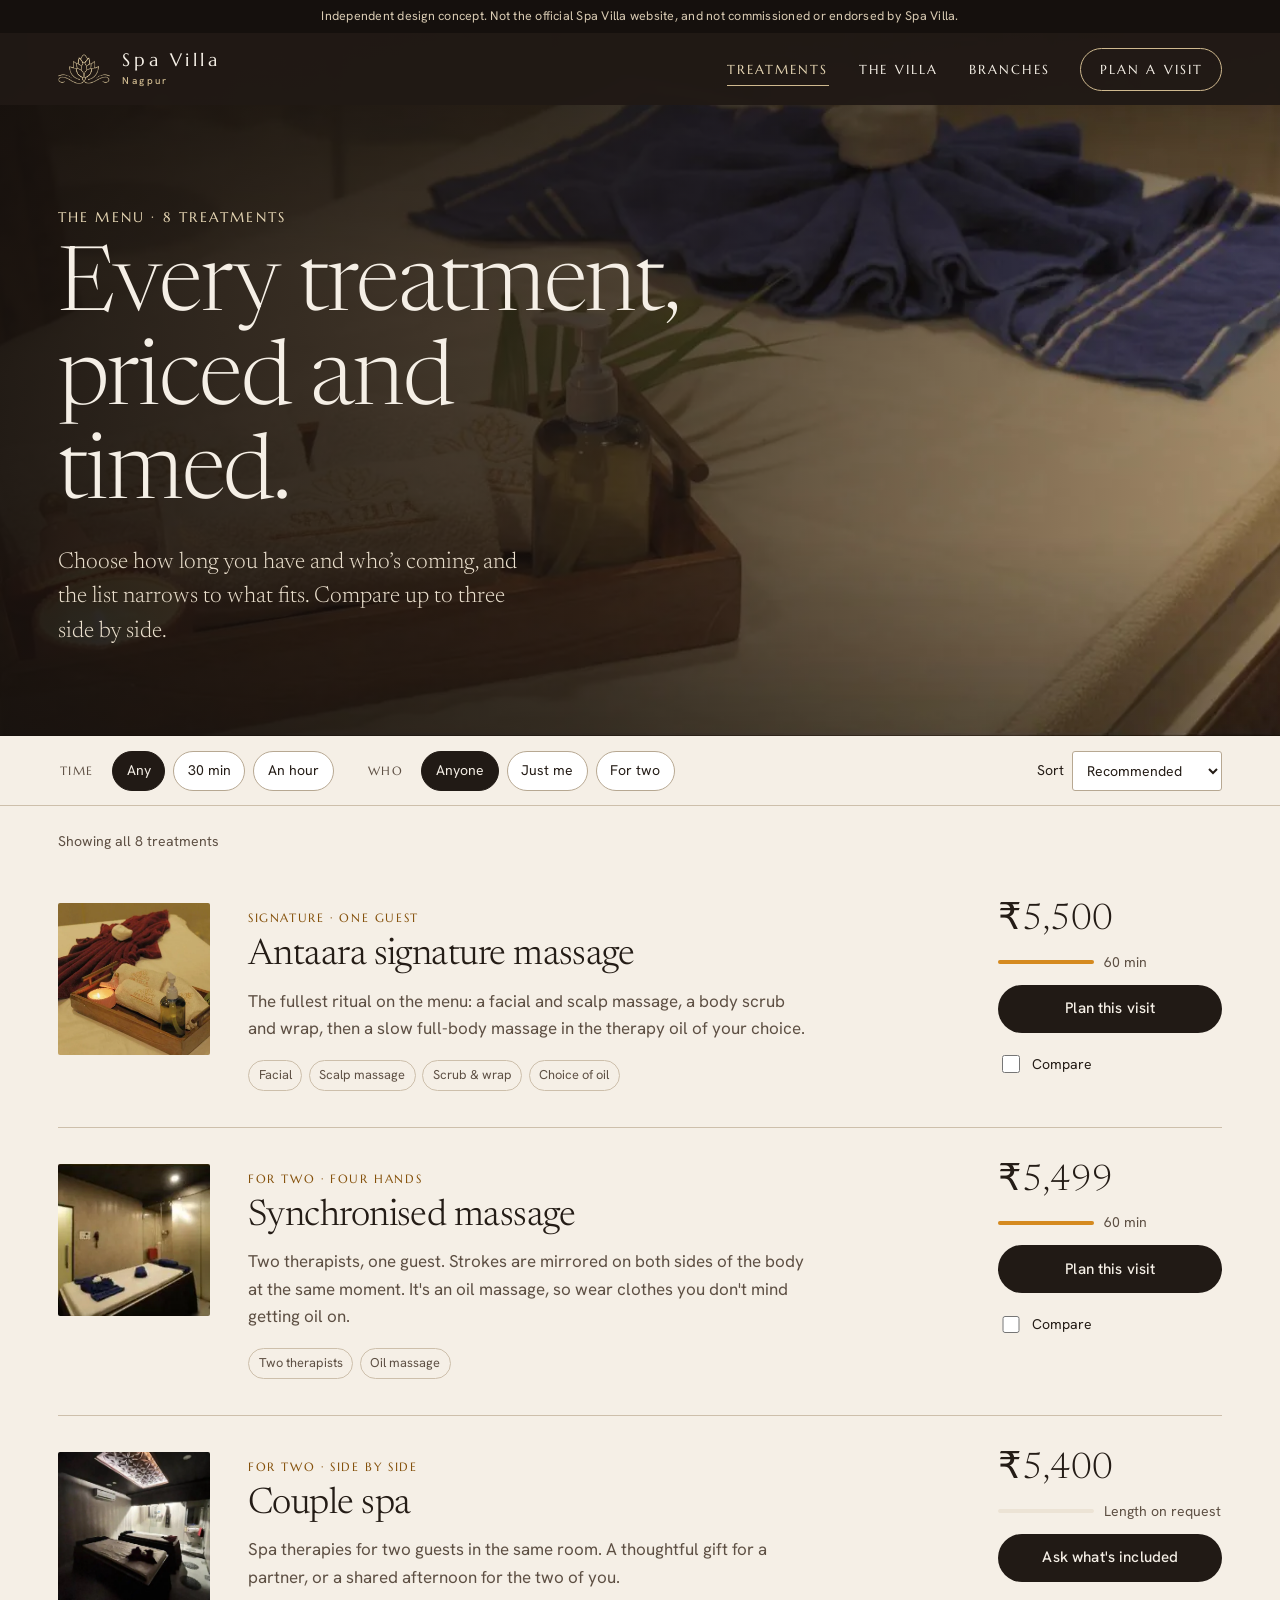
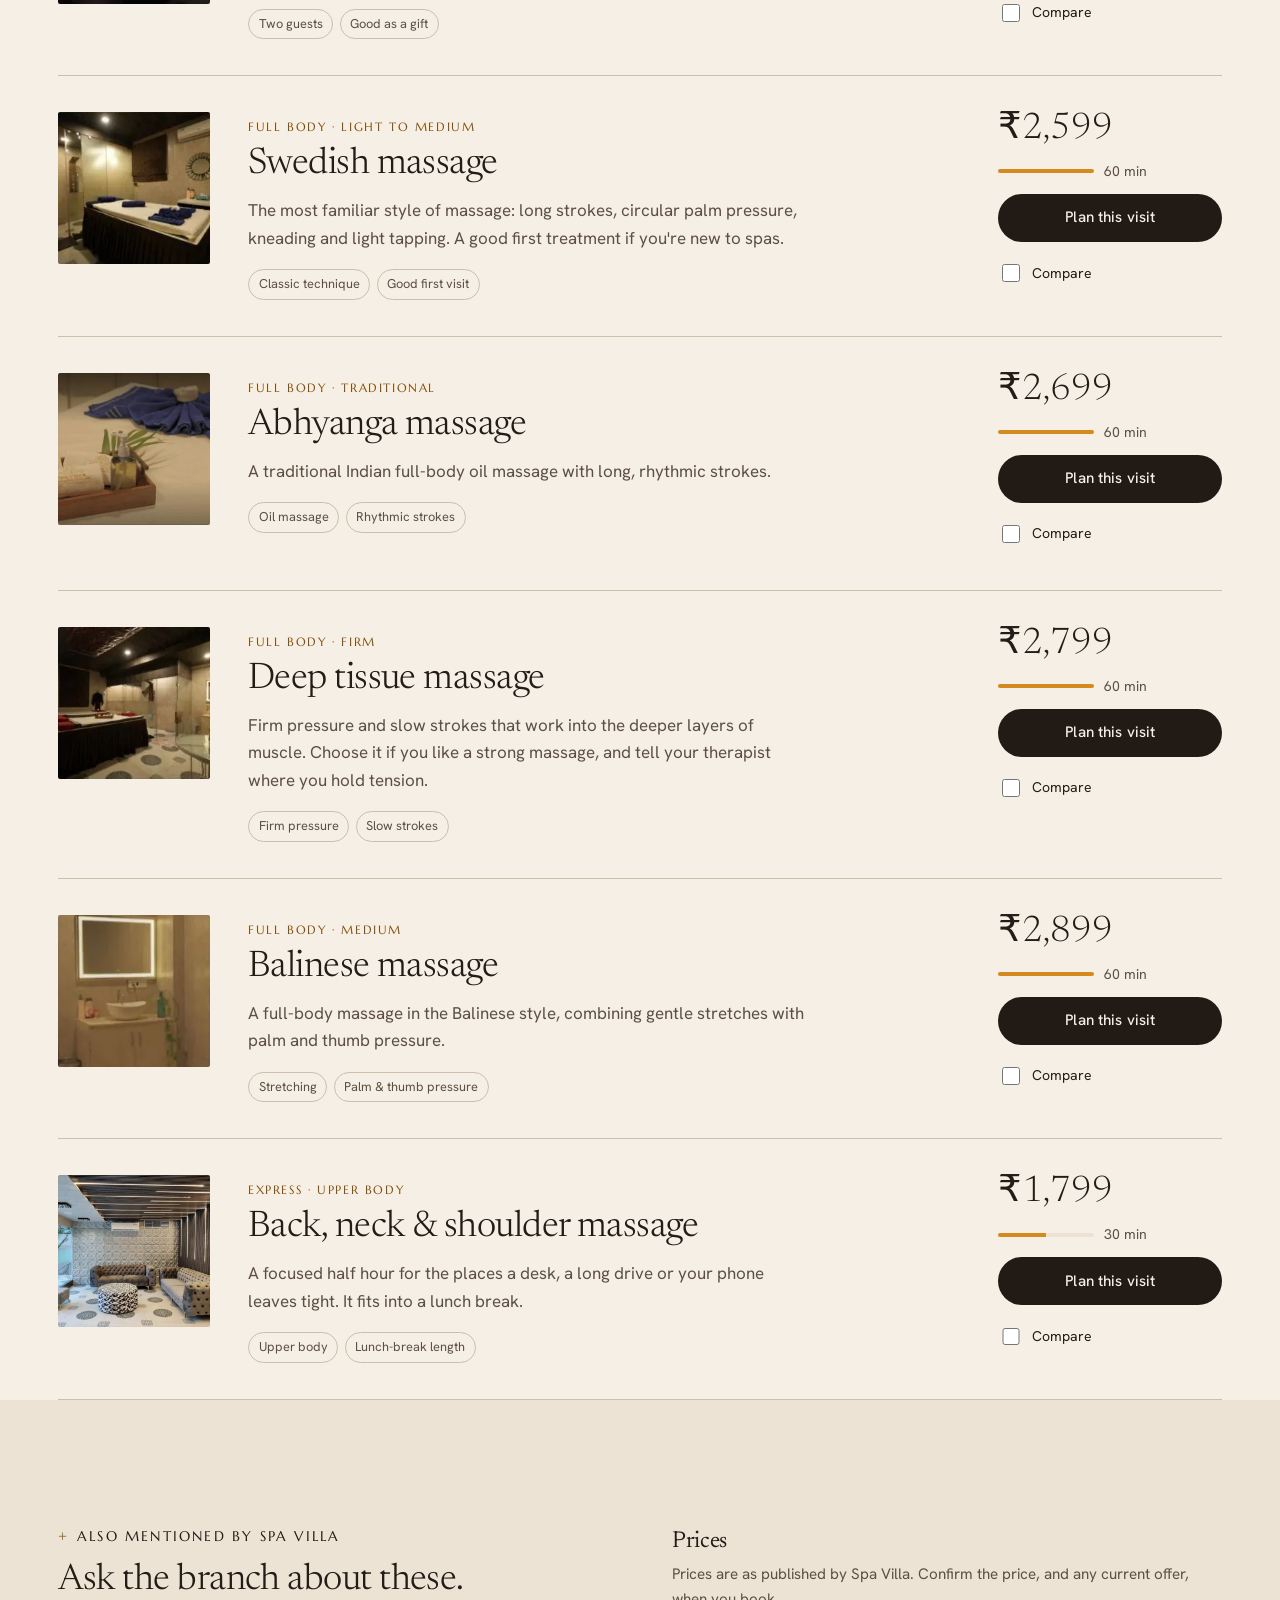
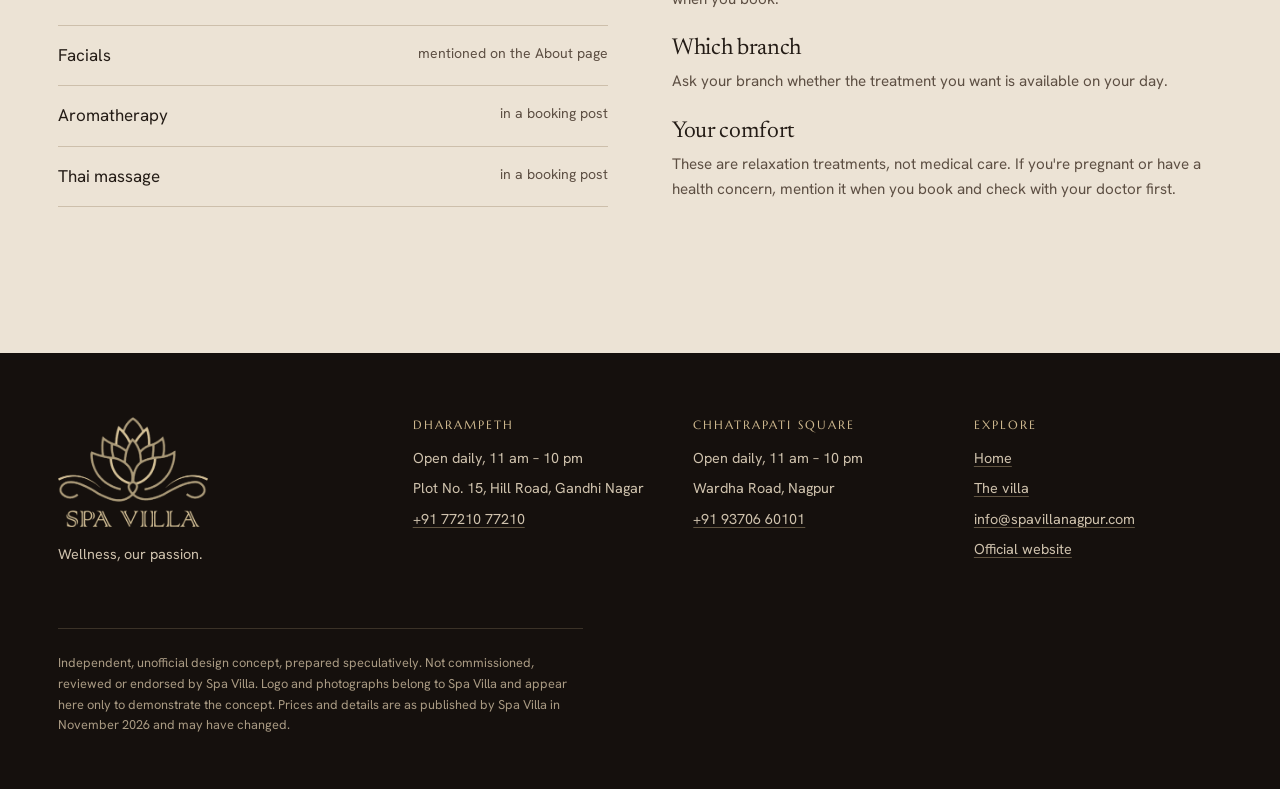
==== commit 597c12c6: "UI/UX and copy audit fixes; GitHub Pages setup Co-Authored-By: Claude Opus 5.5 <noreply@anthropic.co" ====
--- a/treatments.html
+++ b/treatments.html
@@ -7,6 +7,8 @@
 <meta name="description" content="Every Spa Villa treatment with its price and duration: Antaara signature, synchronised and couple experiences, full-body massages and a 30-minute express. Independent redesign concept.">
 <meta name="robots" content="noindex, nofollow">
 <meta name="theme-color" content="#211a15">
+<meta property="og:image" content="https://firebird1195.github.io/spa-villa-redesign-concept/assets/photos/lounge-1200.jpg">
+<meta name="twitter:card" content="summary_large_image">
 <link rel="icon" href="assets/brand/mark-champagne.png" type="image/png">
 <link rel="preload" href="assets/fonts/newsreader-latin-opsz-normal.woff2" as="font" type="font/woff2" crossorigin>
 <link rel="stylesheet" href="css/site.css">
@@ -14,7 +16,7 @@
 </head>
 <body class="page-light">
 <a class="skip" href="#main">Skip to content</a>
-<aside class="notice" aria-label="Concept notice">Independent design concept. Not the official Spa Villa website, and not commissioned or endorsed by Spa Villa.</aside>
+<aside class="notice" aria-label="Concept notice"><span class="nl">Independent design concept. Not the official Spa Villa website, and not commissioned or endorsed by Spa Villa.</span><span class="ns">Unofficial concept, not Spa Villa’s own website.</span></aside>
 
 <header class="site-header" id="top">
   <div class="wrap">
@@ -40,7 +42,7 @@
     <div class="wrap">
       <p class="label" style="color:var(--champagne-2)">The menu · 8 treatments</p>
       <h1 id="h1">Every treatment, priced and timed.</h1>
-      <p class="lede">Tell us how long you have and who's coming, and the list narrows to what fits. Then compare up to three side by side.</p>
+      <p class="lede">Choose how long you have and who’s coming, and the list narrows to what fits. Compare up to three side by side.</p>
     </div>
   </section>
 
@@ -234,12 +236,16 @@
 <footer class="foot">
   <div class="wrap">
     <div><img src="assets/brand/logo-champagne.png" width="344" height="251" alt="Spa Villa"><p>Wellness, our passion.</p></div>
-    <div><h2>Dharampeth</h2><ul><li>Plot No. 15, Hill Road, Gandhi Nagar</li><li><a href="tel:+917721077210">+91 77210 77210</a></li></ul></div>
-    <div><h2>Chhatrapati Square</h2><ul><li>Wardha Road, Nagpur</li><li><a href="tel:+919370660101">+91 93706 60101</a></li></ul></div>
+    <div><h2>Dharampeth</h2><ul><li>Open daily, 11 am – 10 pm</li><li>Plot No. 15, Hill Road, Gandhi Nagar</li><li><a href="tel:+917721077210">+91 77210 77210</a></li></ul></div>
+    <div><h2>Chhatrapati Square</h2><ul><li>Open daily, 11 am – 10 pm</li><li>Wardha Road, Nagpur</li><li><a href="tel:+919370660101">+91 93706 60101</a></li></ul></div>
     <div><h2>Explore</h2><ul><li><a href="./">Home</a></li><li><a href="./#inside">The villa</a></li><li><a href="mailto:info@spavillanagpur.com">info@spavillanagpur.com</a></li><li><a href="https://www.spavillanagpur.com/" rel="noopener">Official website</a></li></ul></div>
     <p class="disc">Independent, unofficial design concept, prepared speculatively. Not commissioned, reviewed or endorsed by Spa Villa. Logo and photographs belong to Spa Villa and appear here only to demonstrate the concept. Prices and details are as published by Spa Villa in November 2026 and may have changed.</p>
   </div>
 </footer>
+<nav class="callbar" id="callbar" aria-label="Call a branch">
+  <a href="tel:+917721077210"><svg viewBox="0 0 24 24" fill="none" stroke="currentColor" stroke-width="1.6" aria-hidden="true"><path d="M5 4h4l2 5-2.5 1.5a11 11 0 0 0 5 5L15 13l5 2v4a2 2 0 0 1-2 2A16 16 0 0 1 3 6a2 2 0 0 1 2-2"/></svg>Call Dharampeth</a>
+  <a href="tel:+919370660101"><svg viewBox="0 0 24 24" fill="none" stroke="currentColor" stroke-width="1.6" aria-hidden="true"><path d="M5 4h4l2 5-2.5 1.5a11 11 0 0 0 5 5L15 13l5 2v4a2 2 0 0 1-2 2A16 16 0 0 1 3 6a2 2 0 0 1 2-2"/></svg>Call Chhatrapati Sq.</a>
+</nav>
 <script src="js/site.js" defer></script>
 </body>
 </html>
--- a/css/site.css
+++ b/css/site.css
@@ -150,7 +150,7 @@
 .facts dt { font: 300 var(--s2)/1 var(--display); }
 .facts dd { margin: .5rem 0 0; font-size: .88rem; color: var(--ink-2); }
 @media (max-width: 820px) { .proof { grid-template-columns: 1fr; } .proof figure { max-width: 26rem; } }
-@media (max-width: 420px) { .facts { grid-template-columns: 1fr 1fr; } }
+@media (max-width: 420px) { .facts dd { font-size: .8rem; } }
 
 /* ---------- Walk-through ---------- */
 .walk { overflow: hidden; }
@@ -396,3 +396,23 @@
   .occ .p { grid-row: 2; }
   .occ p { grid-row: 3; }
 }
+
+/* ---------- Audit fixes ---------- */
+.notice .ns { display: none; }
+@media (max-width: 640px) { .notice .nl { display: none; } .notice .ns { display: inline; } }
+/* Let the marigold urli on the right of the hero show through */
+.hero::after { background:
+  linear-gradient(180deg, rgba(21,16,13,.55) 0, rgba(21,16,13,0) 20%),
+  linear-gradient(90deg, rgba(21,16,13,.88) 0, rgba(21,16,13,.62) 38%, rgba(21,16,13,.08) 72%),
+  linear-gradient(0deg, rgba(21,16,13,.85) 0, rgba(21,16,13,0) 30%); }
+@media (max-width: 640px) { .hero::after { background: linear-gradient(180deg, rgba(21,16,13,.5) 0, rgba(21,16,13,.15) 25%, rgba(21,16,13,.75) 55%, rgba(21,16,13,.95) 100%); } }
+/* Mobile call bar */
+.callbar { display: none; }
+@media (max-width: 820px) {
+  .callbar { display: grid; grid-template-columns: 1fr 1fr; position: fixed; left: 0; right: 0; bottom: 0; z-index: 45; background: var(--umber); border-top: 1px solid var(--line-dark); padding: .5rem .5rem calc(.5rem + env(safe-area-inset-bottom)); gap: .5rem; transform: translateY(110%); transition: transform .3s var(--ease); }
+  .callbar.show { transform: none; }
+  .callbar a { display: flex; align-items: center; justify-content: center; gap: .45rem; min-height: 46px; border: 1px solid var(--line-dark); border-radius: 999px; color: var(--cream); text-decoration: none; font: 500 .88rem var(--sans); }
+  .callbar svg { width: 16px; height: 16px; color: var(--champagne); }
+  body { padding-bottom: 4.5rem; }
+  .tray-bar { bottom: 5rem; }
+}
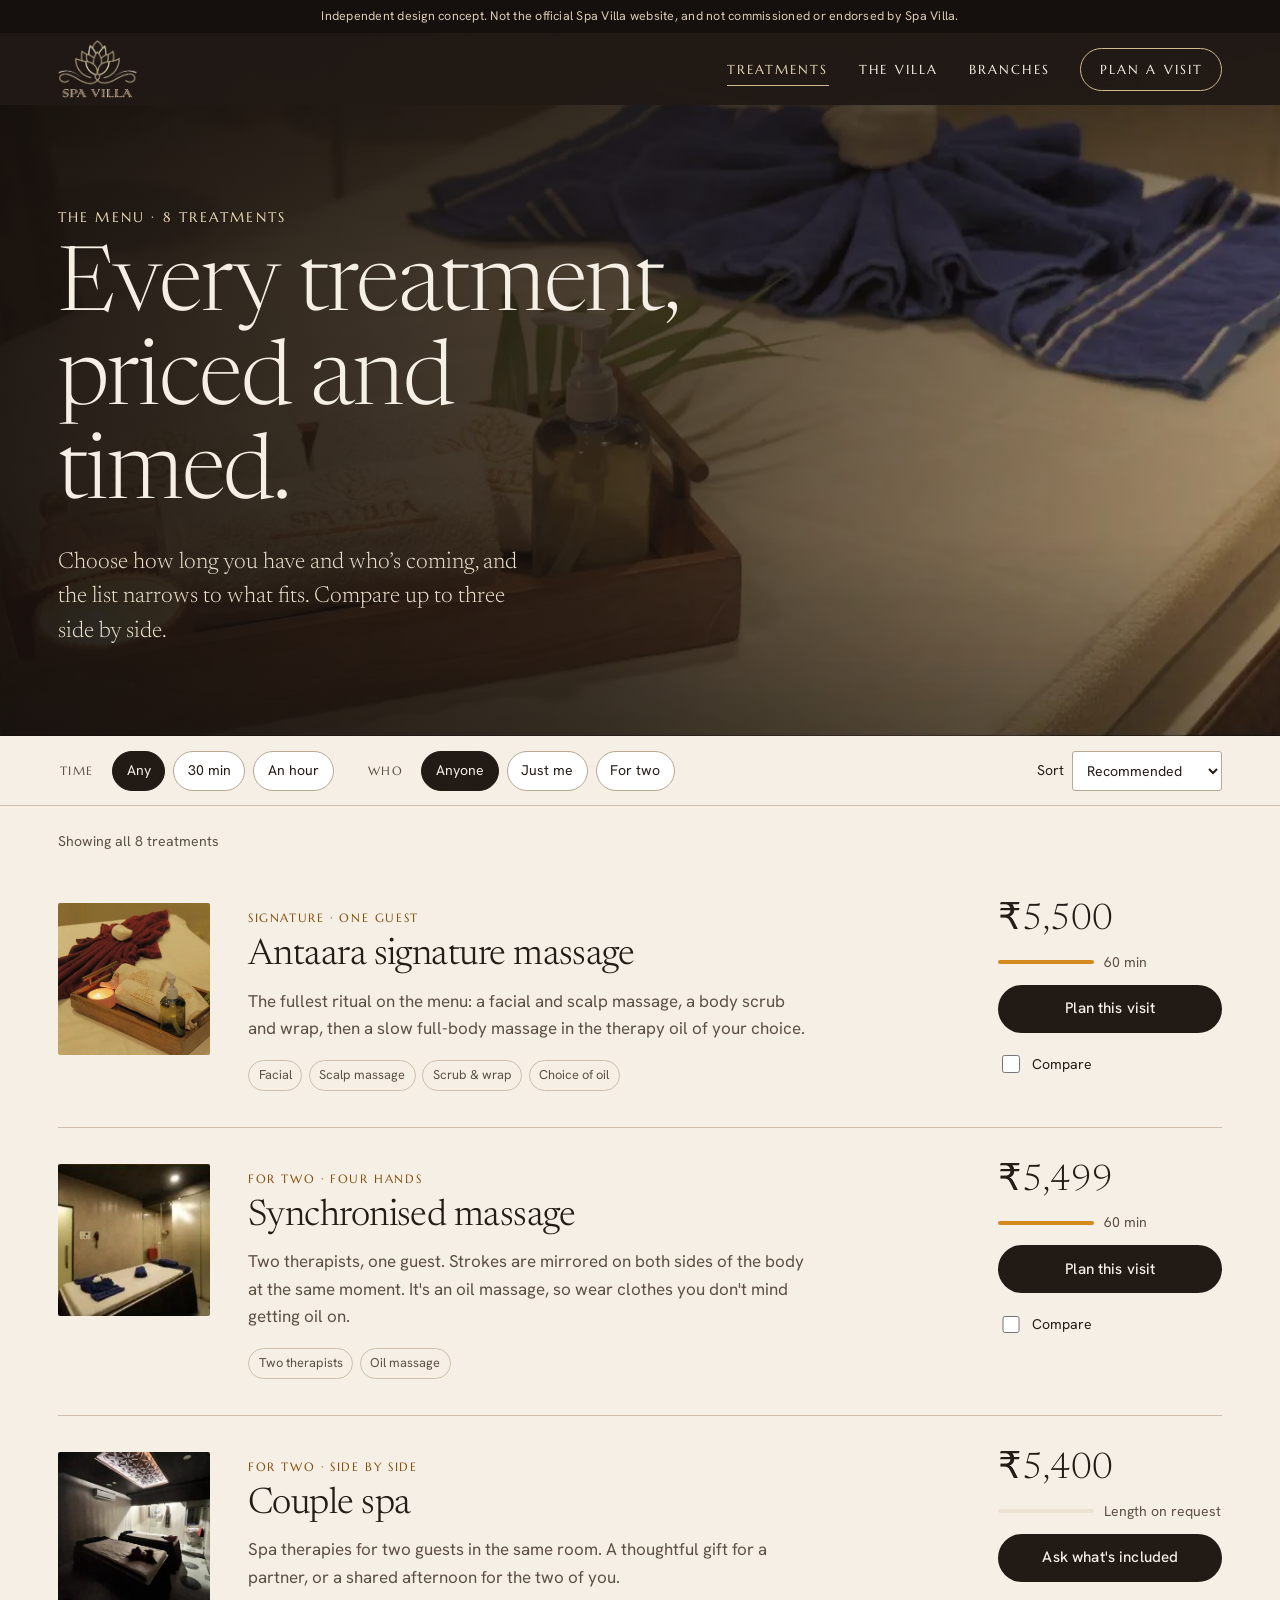
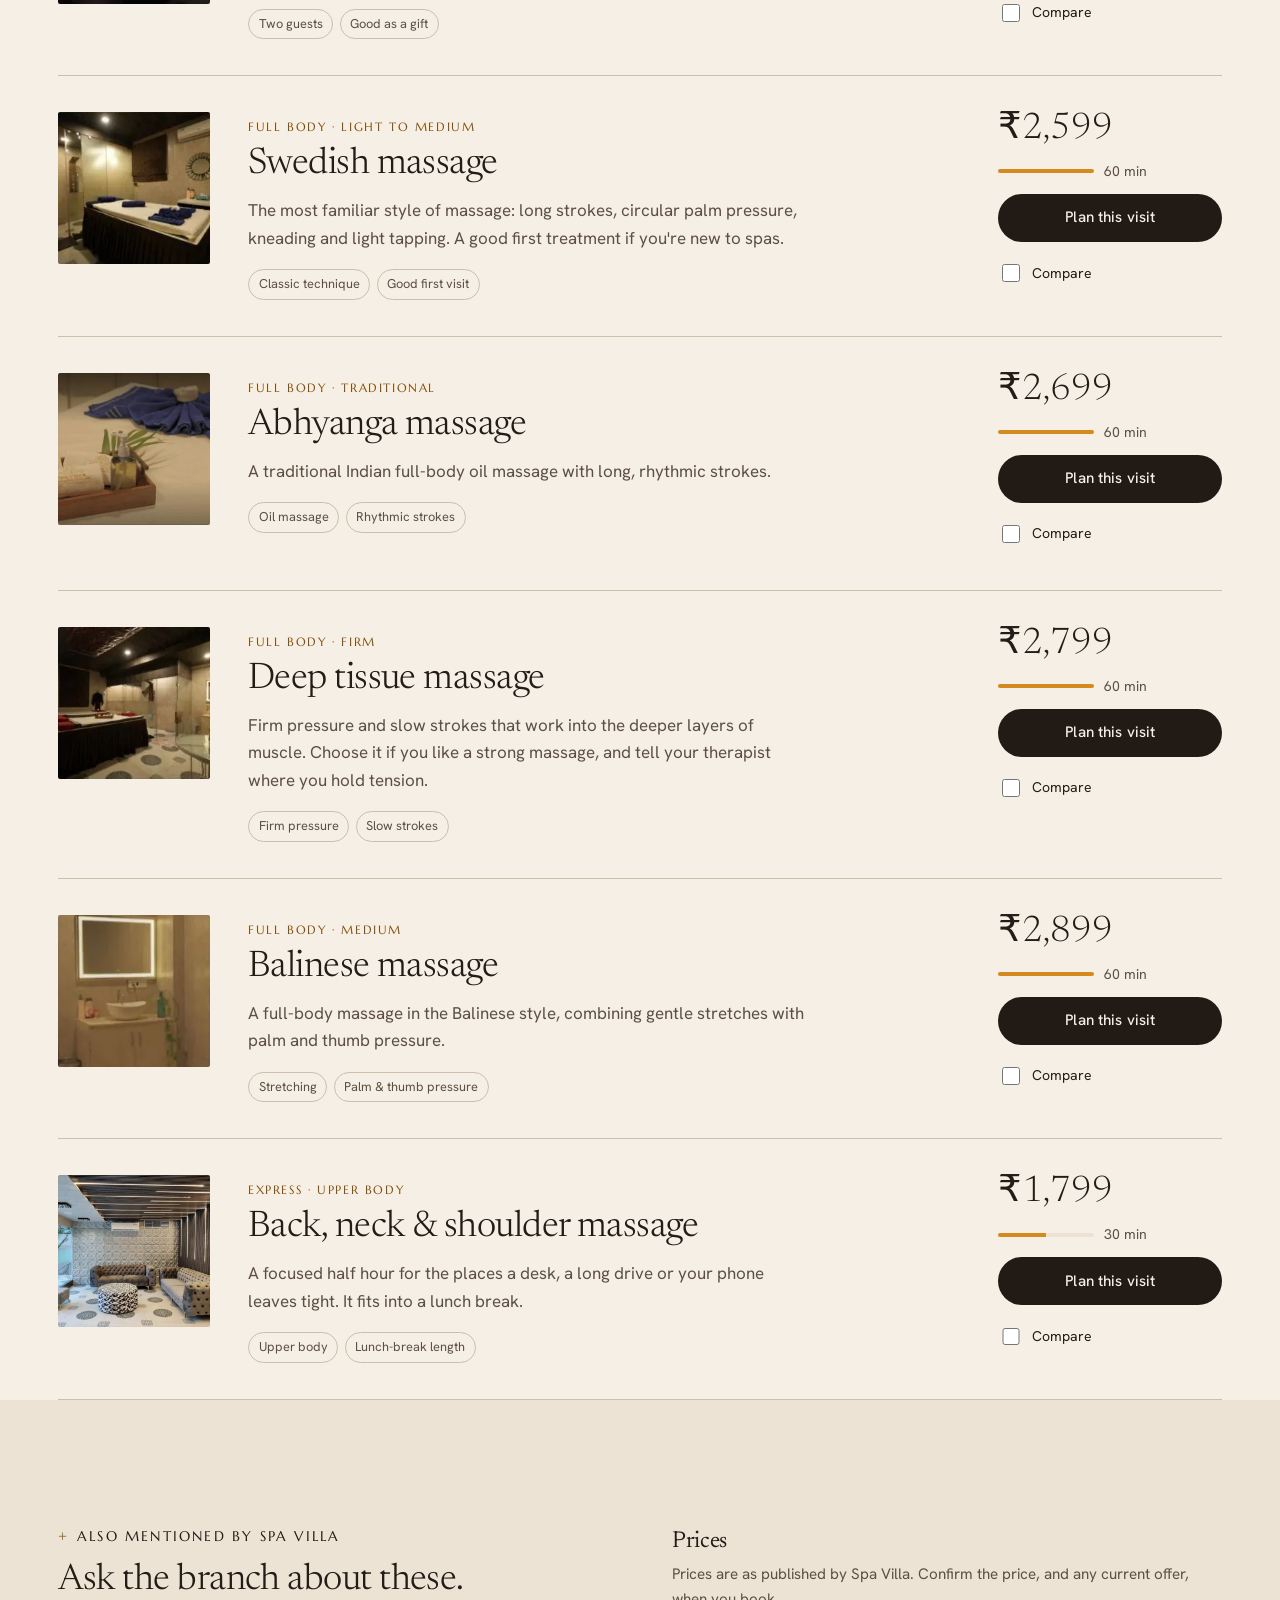
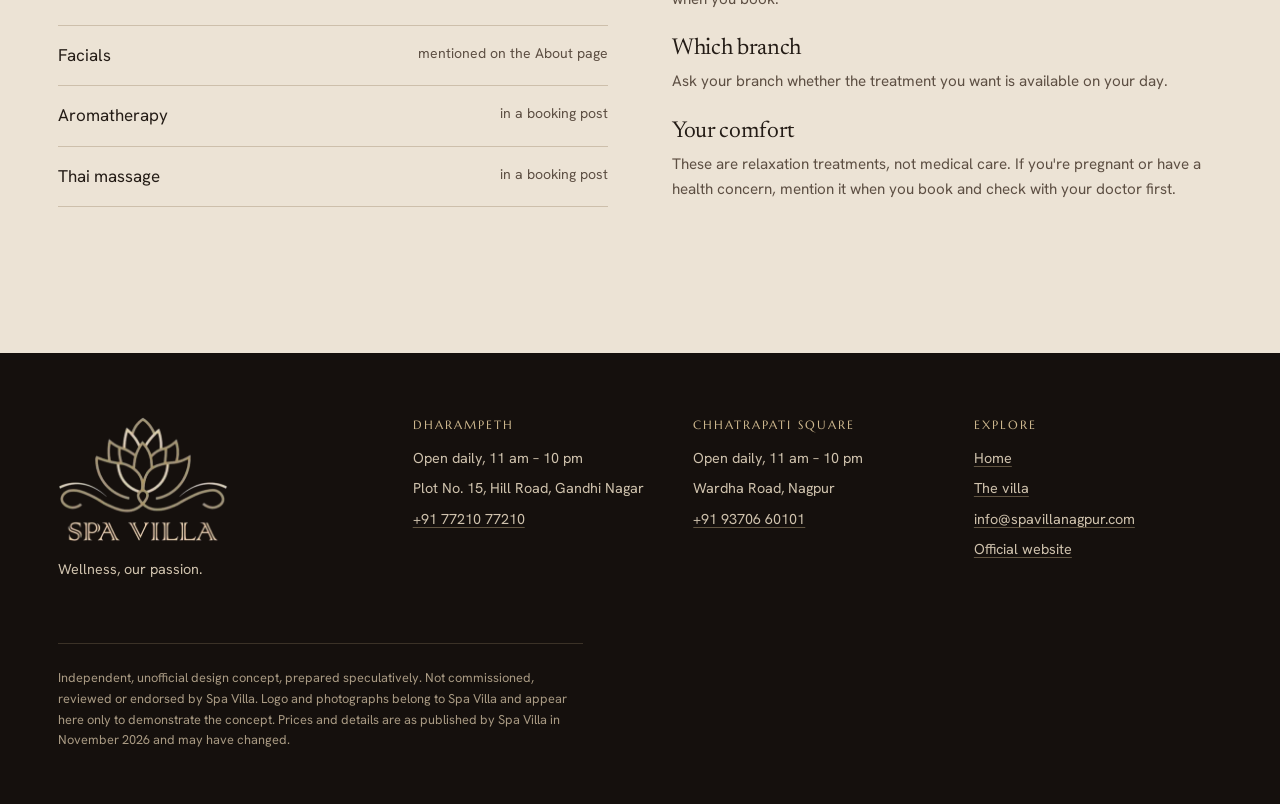
==== commit 6611e2cd: "Use Spa Villa's own logo lockup and original colours in header and footer Co-Authored-By: Claude Opu" ====
--- a/treatments.html
+++ b/treatments.html
@@ -9,7 +9,7 @@
 <meta name="theme-color" content="#211a15">
 <meta property="og:image" content="https://firebird1195.github.io/spa-villa-redesign-concept/assets/photos/lounge-1200.jpg">
 <meta name="twitter:card" content="summary_large_image">
-<link rel="icon" href="assets/brand/mark-champagne.png" type="image/png">
+<link rel="icon" href="assets/brand/mark.png" type="image/png">
 <link rel="preload" href="assets/fonts/newsreader-latin-opsz-normal.woff2" as="font" type="font/woff2" crossorigin>
 <link rel="stylesheet" href="css/site.css">
 <script>document.documentElement.classList.add('js')</script>
@@ -20,7 +20,7 @@
 
 <header class="site-header" id="top">
   <div class="wrap">
-    <a class="brand" href="./"><img src="assets/brand/mark-champagne.png" width="175" height="99" alt=""><span>Spa Villa<small>Nagpur</small></span></a>
+    <a class="brand" href="./"><img src="assets/brand/logo.png" width="347" height="254" alt="Spa Villa, home"></a>
     <button class="menu-btn" aria-expanded="false" aria-controls="nav">Menu</button>
     <nav class="nav" id="nav" aria-label="Main">
       <ul>
@@ -235,7 +235,7 @@
 
 <footer class="foot">
   <div class="wrap">
-    <div><img src="assets/brand/logo-champagne.png" width="344" height="251" alt="Spa Villa"><p>Wellness, our passion.</p></div>
+    <div><img src="assets/brand/logo.png" width="347" height="254" alt="Spa Villa"><p>Wellness, our passion.</p></div>
     <div><h2>Dharampeth</h2><ul><li>Open daily, 11 am – 10 pm</li><li>Plot No. 15, Hill Road, Gandhi Nagar</li><li><a href="tel:+917721077210">+91 77210 77210</a></li></ul></div>
     <div><h2>Chhatrapati Square</h2><ul><li>Open daily, 11 am – 10 pm</li><li>Wardha Road, Nagpur</li><li><a href="tel:+919370660101">+91 93706 60101</a></li></ul></div>
     <div><h2>Explore</h2><ul><li><a href="./">Home</a></li><li><a href="./#inside">The villa</a></li><li><a href="mailto:info@spavillanagpur.com">info@spavillanagpur.com</a></li><li><a href="https://www.spavillanagpur.com/" rel="noopener">Official website</a></li></ul></div>
--- a/css/site.css
+++ b/css/site.css
@@ -416,3 +416,7 @@
   body { padding-bottom: 4.5rem; }
   .tray-bar { bottom: 5rem; }
 }
+/* Brand: Spa Villa's own stacked logo, original colours */
+.brand img { width: auto; height: 58px; }
+@media (max-width: 820px) { .brand img { width: auto; height: 50px; } }
+.foot img { width: 170px; }
